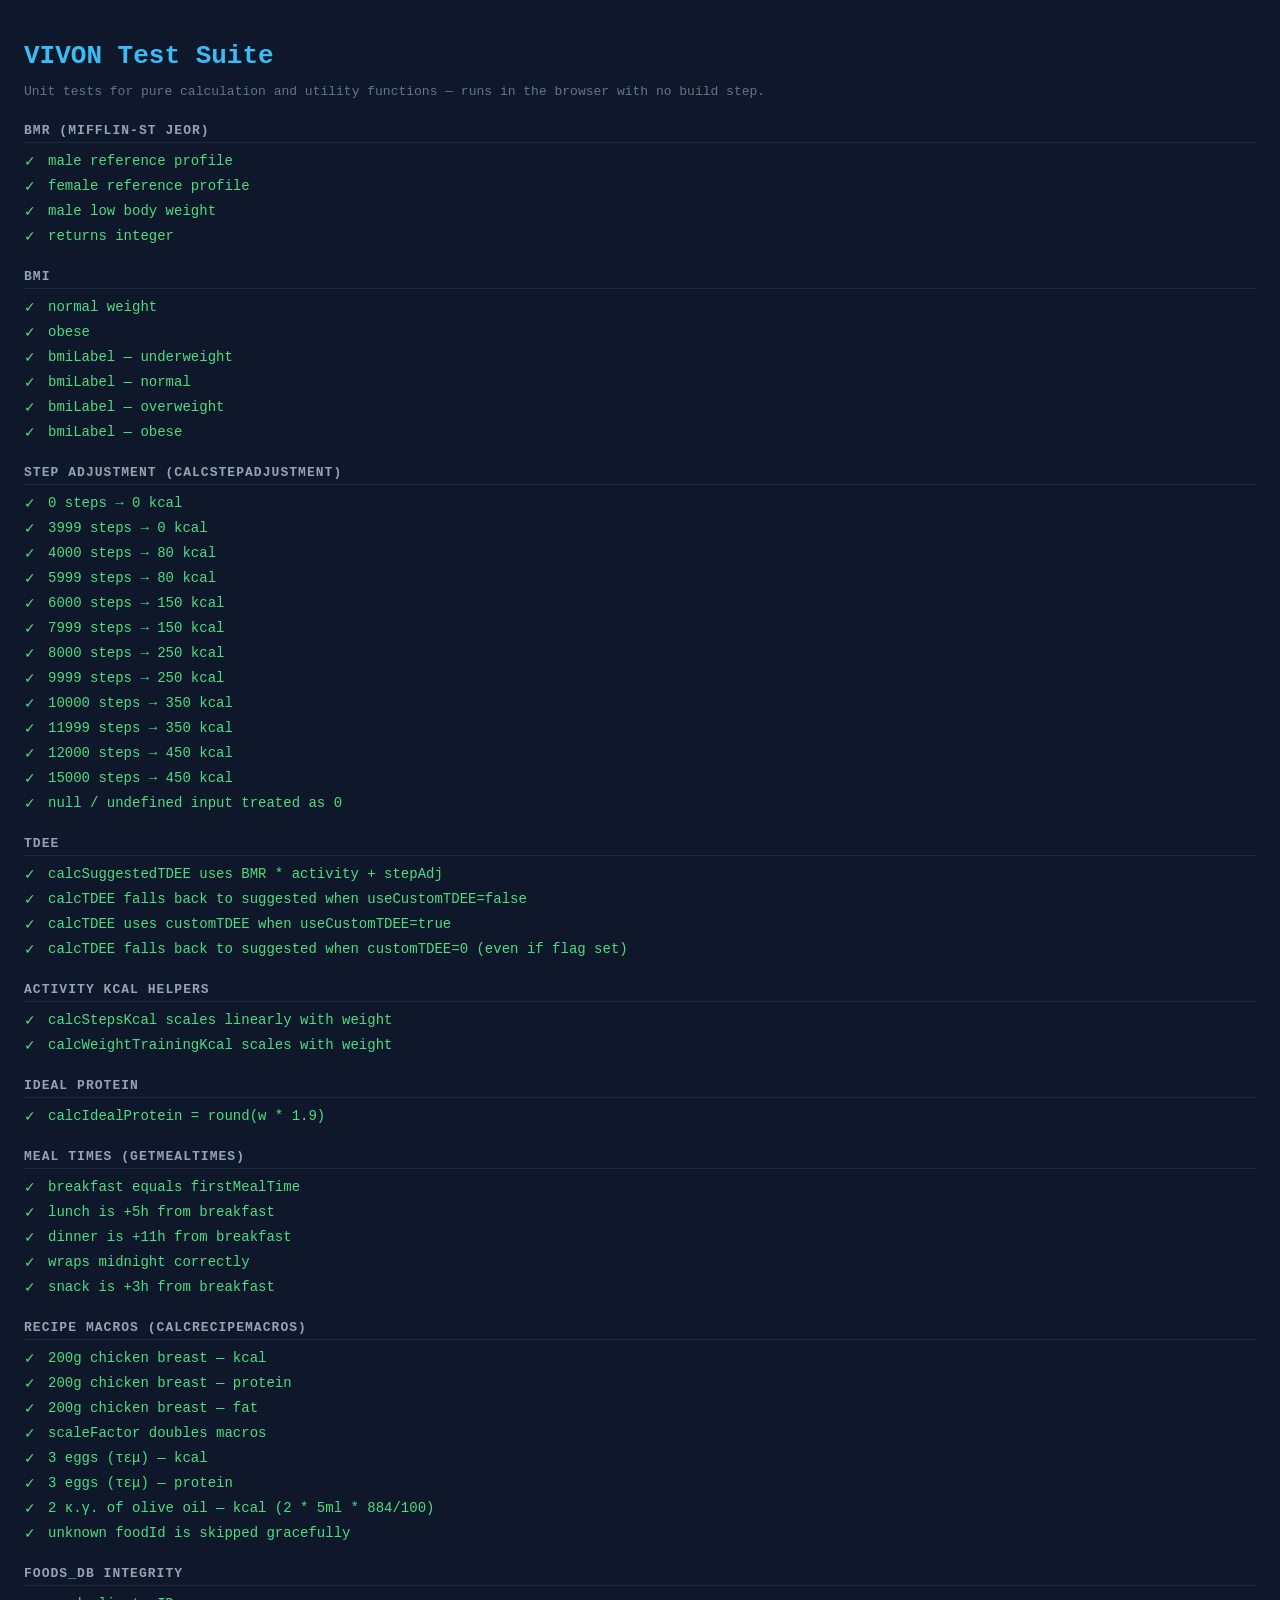
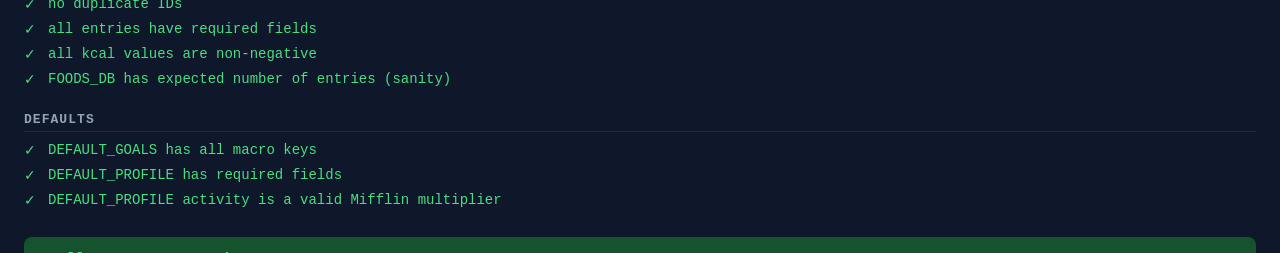
==== tests.html @ 84ee4ef0 "bh" ====
<!DOCTYPE html>
<html lang="en">
<head>
  <meta charset="UTF-8">
  <title>VIVON — Test Suite</title>
  <style>
    body { font-family: monospace; padding: 24px; background: #0f172a; color: #e2e8f0; margin: 0; }
    h1 { color: #38bdf8; margin-bottom: 4px; }
    .subtitle { color: #64748b; margin-bottom: 24px; font-size: 13px; }
    .suite { margin-bottom: 20px; }
    .suite-name { color: #94a3b8; font-size: 13px; font-weight: bold; text-transform: uppercase;
                  letter-spacing: .08em; margin-bottom: 6px; border-bottom: 1px solid #1e293b; padding-bottom: 4px; }
    .test { padding: 4px 0; font-size: 14px; display: flex; align-items: flex-start; gap: 8px; }
    .pass { color: #4ade80; }
    .fail { color: #f87171; }
    .icon { flex-shrink: 0; width: 16px; }
    .msg  { color: #fbbf24; font-size: 12px; margin-left: 24px; }
    #summary { margin-top: 24px; padding: 12px 16px; border-radius: 8px; font-size: 15px; font-weight: bold; }
    .summary-pass { background: #14532d; color: #4ade80; }
    .summary-fail { background: #7f1d1d; color: #fca5a5; }
  </style>
</head>
<body>

<h1>VIVON Test Suite</h1>
<p class="subtitle">Unit tests for pure calculation and utility functions — runs in the browser with no build step.</p>
<div id="output"></div>
<div id="summary"></div>

<!--
  Load stubs BEFORE data.js / script.js so browser globals exist.
  We mock window.supabase so supabase.js doesn't crash, and skip auth.js
  (it only sets up UI event listeners that don't affect the functions under test).
-->
<script>
// ── stubs so supabase.js and script.js initialise without errors ──
window.supabase = {
  createClient: () => ({
    auth: {
      signUp: async () => ({}),
      signInWithPassword: async () => ({}),
      signOut: async () => {},
      resetPasswordForEmail: async () => ({}),
      onAuthStateChange: () => {},
      getSession: async () => ({ data: { session: null } }),
    },
    from: () => ({ select: () => ({ eq: () => ({ maybeSingle: async () => ({}), order: () => ({ maybeSingle: async () => ({}) }) }) }) }),
  }),
};
// Prevent supabase.js from touching _supabase at module level
window._currentUser = null;

// Prevent script.js from calling DOM / saveState on load
window.localStorage = { getItem: () => null, setItem: () => {} };
</script>
<script src="data.js"></script>
<script src="supabase.js"></script>
<script src="script.js"></script>

<script>
// ══════════════════════════════════════════════════════════════════
// Micro test runner
// ══════════════════════════════════════════════════════════════════
const results = [];
let currentSuite = '';

function suite(name) { currentSuite = name; }

function test(name, fn) {
  try {
    fn();
    results.push({ suite: currentSuite, name, pass: true });
  } catch (e) {
    results.push({ suite: currentSuite, name, pass: false, msg: e.message });
  }
}

function assert(condition, msg) {
  if (!condition) throw new Error(msg || 'Assertion failed');
}

function assertEq(actual, expected, label) {
  if (actual !== expected)
    throw new Error(`${label || ''}: expected ${JSON.stringify(expected)}, got ${JSON.stringify(actual)}`);
}

function assertNear(actual, expected, tol, label) {
  if (Math.abs(actual - expected) > tol)
    throw new Error(`${label || ''}: expected ≈${expected} (±${tol}), got ${actual}`);
}

// ══════════════════════════════════════════════════════════════════
// SUITE 1 — BMR (Mifflin-St Jeor)
// ══════════════════════════════════════════════════════════════════
suite('BMR (Mifflin-St Jeor)');

test('male reference profile', () => {
  // 10*95.9 + 6.25*188 - 5*34 + 5 = 959 + 1175 - 170 + 5 = 1969
  const bmr = calcBMR({ gender: 'male', weight: 95.9, height: 188, age: 34 });
  assertEq(bmr, 1969, 'male BMR');
});

test('female reference profile', () => {
  // 10*60 + 6.25*165 - 5*30 - 161 = 600 + 1031.25 - 150 - 161 = 1320
  const bmr = calcBMR({ gender: 'female', weight: 60, height: 165, age: 30 });
  assertEq(bmr, 1320, 'female BMR');
});

test('male low body weight', () => {
  const bmr = calcBMR({ gender: 'male', weight: 55, height: 170, age: 25 });
  // 10*55 + 6.25*170 - 5*25 + 5 = 550 + 1062.5 - 125 + 5 = 1493
  assertEq(bmr, 1493, 'low-weight male');
});

test('returns integer', () => {
  const bmr = calcBMR({ gender: 'male', weight: 75.7, height: 177, age: 28 });
  assertEq(bmr, Math.round(bmr), 'must be integer');
});

// ══════════════════════════════════════════════════════════════════
// SUITE 2 — BMI
// ══════════════════════════════════════════════════════════════════
suite('BMI');

test('normal weight', () => {
  // 70 / (1.75^2) = 70/3.0625 ≈ 22.9
  assertEq(calcBMI(70, 175), '22.9', 'normal BMI');
});

test('obese', () => {
  // 100 / (1.70^2) = 100/2.89 ≈ 34.6
  assertEq(calcBMI(100, 170), '34.6', 'obese BMI');
});

test('bmiLabel — underweight', () => {
  assertEq(bmiLabel(17).label, 'Λιποβαρής');
});

test('bmiLabel — normal', () => {
  assertEq(bmiLabel(22).label, 'Κανονικό');
});

test('bmiLabel — overweight', () => {
  assertEq(bmiLabel(27).label, 'Υπέρβαρος');
});

test('bmiLabel — obese', () => {
  assertEq(bmiLabel(32).label, 'Παχυσαρκία');
});

// ══════════════════════════════════════════════════════════════════
// SUITE 3 — Step calorie adjustment (tiered)
// ══════════════════════════════════════════════════════════════════
suite('Step Adjustment (calcStepAdjustment)');

const stepCases = [
  [0,     0],
  [3999,  0],
  [4000,  80],
  [5999,  80],
  [6000,  150],
  [7999,  150],
  [8000,  250],
  [9999,  250],
  [10000, 350],
  [11999, 350],
  [12000, 450],
  [15000, 450],
];
stepCases.forEach(([steps, expected]) => {
  test(`${steps} steps → ${expected} kcal`, () => {
    assertEq(calcStepAdjustment(steps), expected, `steps=${steps}`);
  });
});

test('null / undefined input treated as 0', () => {
  assertEq(calcStepAdjustment(null), 0);
  assertEq(calcStepAdjustment(undefined), 0);
});

// ══════════════════════════════════════════════════════════════════
// SUITE 4 — TDEE (suggested and custom)
// ══════════════════════════════════════════════════════════════════
suite('TDEE');

const profileA = { gender: 'male', weight: 95.9, height: 188, age: 34, activity: 1.50, dailySteps: 8000 };

test('calcSuggestedTDEE uses BMR * activity + stepAdj', () => {
  const bmr = calcBMR(profileA);          // 1969
  const stepAdj = calcStepAdjustment(8000); // 250
  const expected = Math.round(bmr * 1.50 + stepAdj);
  assertEq(calcSuggestedTDEE(profileA), expected, 'suggestedTDEE');
});

test('calcTDEE falls back to suggested when useCustomTDEE=false', () => {
  const p = { ...profileA, useCustomTDEE: false, customTDEE: 9999 };
  assertEq(calcTDEE(p), calcSuggestedTDEE(p));
});

test('calcTDEE uses customTDEE when useCustomTDEE=true', () => {
  const p = { ...profileA, useCustomTDEE: true, customTDEE: 2200 };
  assertEq(calcTDEE(p), 2200);
});

test('calcTDEE falls back to suggested when customTDEE=0 (even if flag set)', () => {
  const p = { ...profileA, useCustomTDEE: true, customTDEE: 0 };
  assertEq(calcTDEE(p), calcSuggestedTDEE(p));
});

// ══════════════════════════════════════════════════════════════════
// SUITE 5 — Activity kcal helpers
// ══════════════════════════════════════════════════════════════════
suite('Activity kcal helpers');

test('calcStepsKcal scales linearly with weight', () => {
  // 70kg reference: steps * 0.04
  assertEq(calcStepsKcal(8000, 70), Math.round(8000 * 0.04), '70 kg');
  // 95.9 kg: steps * 0.04 * (95.9/70)
  assertEq(calcStepsKcal(8000, 95.9), Math.round(8000 * 0.04 * (95.9 / 70)), '95.9 kg');
});

test('calcWeightTrainingKcal scales with weight', () => {
  assertEq(calcWeightTrainingKcal(70), Math.round(5 * 60), '70 kg baseline');
  assertEq(calcWeightTrainingKcal(140), Math.round(5 * 60 * 2), 'double weight');
});

// ══════════════════════════════════════════════════════════════════
// SUITE 6 — Ideal protein
// ══════════════════════════════════════════════════════════════════
suite('Ideal protein');

test('calcIdealProtein = round(w * 1.9)', () => {
  assertEq(calcIdealProtein(95.9), Math.round(95.9 * 1.9));
  assertEq(calcIdealProtein(60), Math.round(60 * 1.9));
});

// ══════════════════════════════════════════════════════════════════
// SUITE 7 — Meal times
// ══════════════════════════════════════════════════════════════════
suite('Meal times (getMealTimes)');

test('breakfast equals firstMealTime', () => {
  state.profile.firstMealTime = '08:00';
  assertEq(getMealTimes().breakfast, '08:00');
});

test('lunch is +5h from breakfast', () => {
  state.profile.firstMealTime = '08:00';
  assertEq(getMealTimes().lunch, '13:00');
});

test('dinner is +11h from breakfast', () => {
  state.profile.firstMealTime = '08:00';
  assertEq(getMealTimes().dinner, '19:00');
});

test('wraps midnight correctly', () => {
  state.profile.firstMealTime = '22:00';
  // dinner = 22:00 + 11h = 09:00 next day (mod 24)
  assertEq(getMealTimes().dinner, '09:00');
});

test('snack is +3h from breakfast', () => {
  state.profile.firstMealTime = '07:30';
  assertEq(getMealTimes().snack, '10:30');
});

// ══════════════════════════════════════════════════════════════════
// SUITE 8 — Recipe macro calculation
// ══════════════════════════════════════════════════════════════════
suite('Recipe macros (calcRecipeMacros)');

// Minimal single-ingredient recipe: 200g chicken breast (f1: kcal=165, p=31 per 100g)
const chickenRecipe = {
  ingredients: [{ foodId: 'f1', qty: 200 }]
};

test('200g chicken breast — kcal', () => {
  assertEq(calcRecipeMacros(chickenRecipe).kcal, 330);
});

test('200g chicken breast — protein', () => {
  assertEq(calcRecipeMacros(chickenRecipe).p, 62);
});

test('200g chicken breast — fat', () => {
  // 3.6 * 2 = 7.2 → Math.round = 7
  assertEq(calcRecipeMacros(chickenRecipe).f, 7);
});

test('scaleFactor doubles macros', () => {
  const base = calcRecipeMacros(chickenRecipe);
  const scaled = calcRecipeMacros(chickenRecipe, 2);
  assertEq(scaled.kcal, base.kcal * 2, 'kcal * 2');
  assertEq(scaled.p,    base.p    * 2, 'p * 2');
});

// Unit = 'τεμ' (egg, f7: kcal=78, p=6 per unit)
const eggRecipe = { ingredients: [{ foodId: 'f7', qty: 3 }] };

test('3 eggs (τεμ) — kcal', () => {
  assertEq(calcRecipeMacros(eggRecipe).kcal, 234);
});

test('3 eggs (τεμ) — protein', () => {
  assertEq(calcRecipeMacros(eggRecipe).p, 18);
});

// Unit = 'κ.γ.' (κουταλάκι γλυκού = 5ml, l1: kcal=884/100ml, sprayFactor=5ml)
const sprayRecipe = { ingredients: [{ foodId: 'l1', qty: 2 }] }; // 2 κ.γ. = 10ml

test('2 κ.γ. of olive oil — kcal (2 * 5ml * 884/100)', () => {
  const expected = Math.round(2 * 5 * 884 / 100);
  assertEq(calcRecipeMacros(sprayRecipe).kcal, expected);
});

test('unknown foodId is skipped gracefully', () => {
  const r = { ingredients: [{ foodId: 'DOES_NOT_EXIST', qty: 100 }] };
  const m = calcRecipeMacros(r);
  assertEq(m.kcal, 0);
  assertEq(m.p,    0);
});

// ══════════════════════════════════════════════════════════════════
// SUITE 9 — FOODS_DB integrity
// ══════════════════════════════════════════════════════════════════
suite('FOODS_DB integrity');

test('no duplicate IDs', () => {
  const ids = FOODS_DB.map(f => f.id);
  const unique = new Set(ids);
  assertEq(unique.size, ids.length, `${ids.length - unique.size} duplicate IDs`);
});

test('all entries have required fields', () => {
  FOODS_DB.forEach(f => {
    assert(f.id,   `missing id on food: ${JSON.stringify(f)}`);
    assert(f.name, `missing name on ${f.id}`);
    assert(f.unit, `missing unit on ${f.id}`);
    assert(f.per100, `missing per100 on ${f.id}`);
    assert(f.per100.kcal !== undefined, `missing kcal on ${f.id}`);
  });
});

test('all kcal values are non-negative', () => {
  FOODS_DB.forEach(f => {
    assert(f.per100.kcal >= 0, `negative kcal on ${f.id}`);
  });
});

test('FOODS_DB has expected number of entries (sanity)', () => {
  assert(FOODS_DB.length >= 30, `only ${FOODS_DB.length} foods — expected at least 30`);
});

// ══════════════════════════════════════════════════════════════════
// SUITE 10 — DEFAULT_GOALS / DEFAULT_PROFILE shape
// ══════════════════════════════════════════════════════════════════
suite('Defaults');

test('DEFAULT_GOALS has all macro keys', () => {
  ['kcal', 'protein', 'carbs', 'fat'].forEach(k => {
    assert(DEFAULT_GOALS[k] !== undefined, `missing ${k}`);
  });
});

test('DEFAULT_PROFILE has required fields', () => {
  ['name', 'weight', 'height', 'age', 'gender', 'activity'].forEach(k => {
    assert(DEFAULT_PROFILE[k] !== undefined, `missing ${k}`);
  });
});

test('DEFAULT_PROFILE activity is a valid Mifflin multiplier', () => {
  const valid = [1.20, 1.35, 1.50, 1.65, 1.80];
  assert(valid.includes(DEFAULT_PROFILE.activity),
    `activity ${DEFAULT_PROFILE.activity} not in valid set`);
});

// ══════════════════════════════════════════════════════════════════
// Render results
// ══════════════════════════════════════════════════════════════════
(function render() {
  const out = document.getElementById('output');
  const suites = [...new Set(results.map(r => r.suite))];

  suites.forEach(suiteName => {
    const tests = results.filter(r => r.suite === suiteName);
    const div = document.createElement('div');
    div.className = 'suite';
    div.innerHTML = `<div class="suite-name">${suiteName}</div>`;
    tests.forEach(t => {
      const pass = t.pass;
      div.innerHTML += `
        <div class="test">
          <span class="icon ${pass ? 'pass' : 'fail'}">${pass ? '✓' : '✗'}</span>
          <span class="${pass ? 'pass' : 'fail'}">${t.name}</span>
        </div>
        ${!pass ? `<div class="msg">${t.msg}</div>` : ''}
      `;
    });
    out.appendChild(div);
  });

  const passed = results.filter(r => r.pass).length;
  const total  = results.length;
  const failed = total - passed;
  const summary = document.getElementById('summary');
  summary.className = `summary-${failed === 0 ? 'pass' : 'fail'}`;
  summary.textContent = failed === 0
    ? `✓ All ${total} tests passed`
    : `✗ ${failed} of ${total} tests failed`;
})();
</script>
</body>
</html>
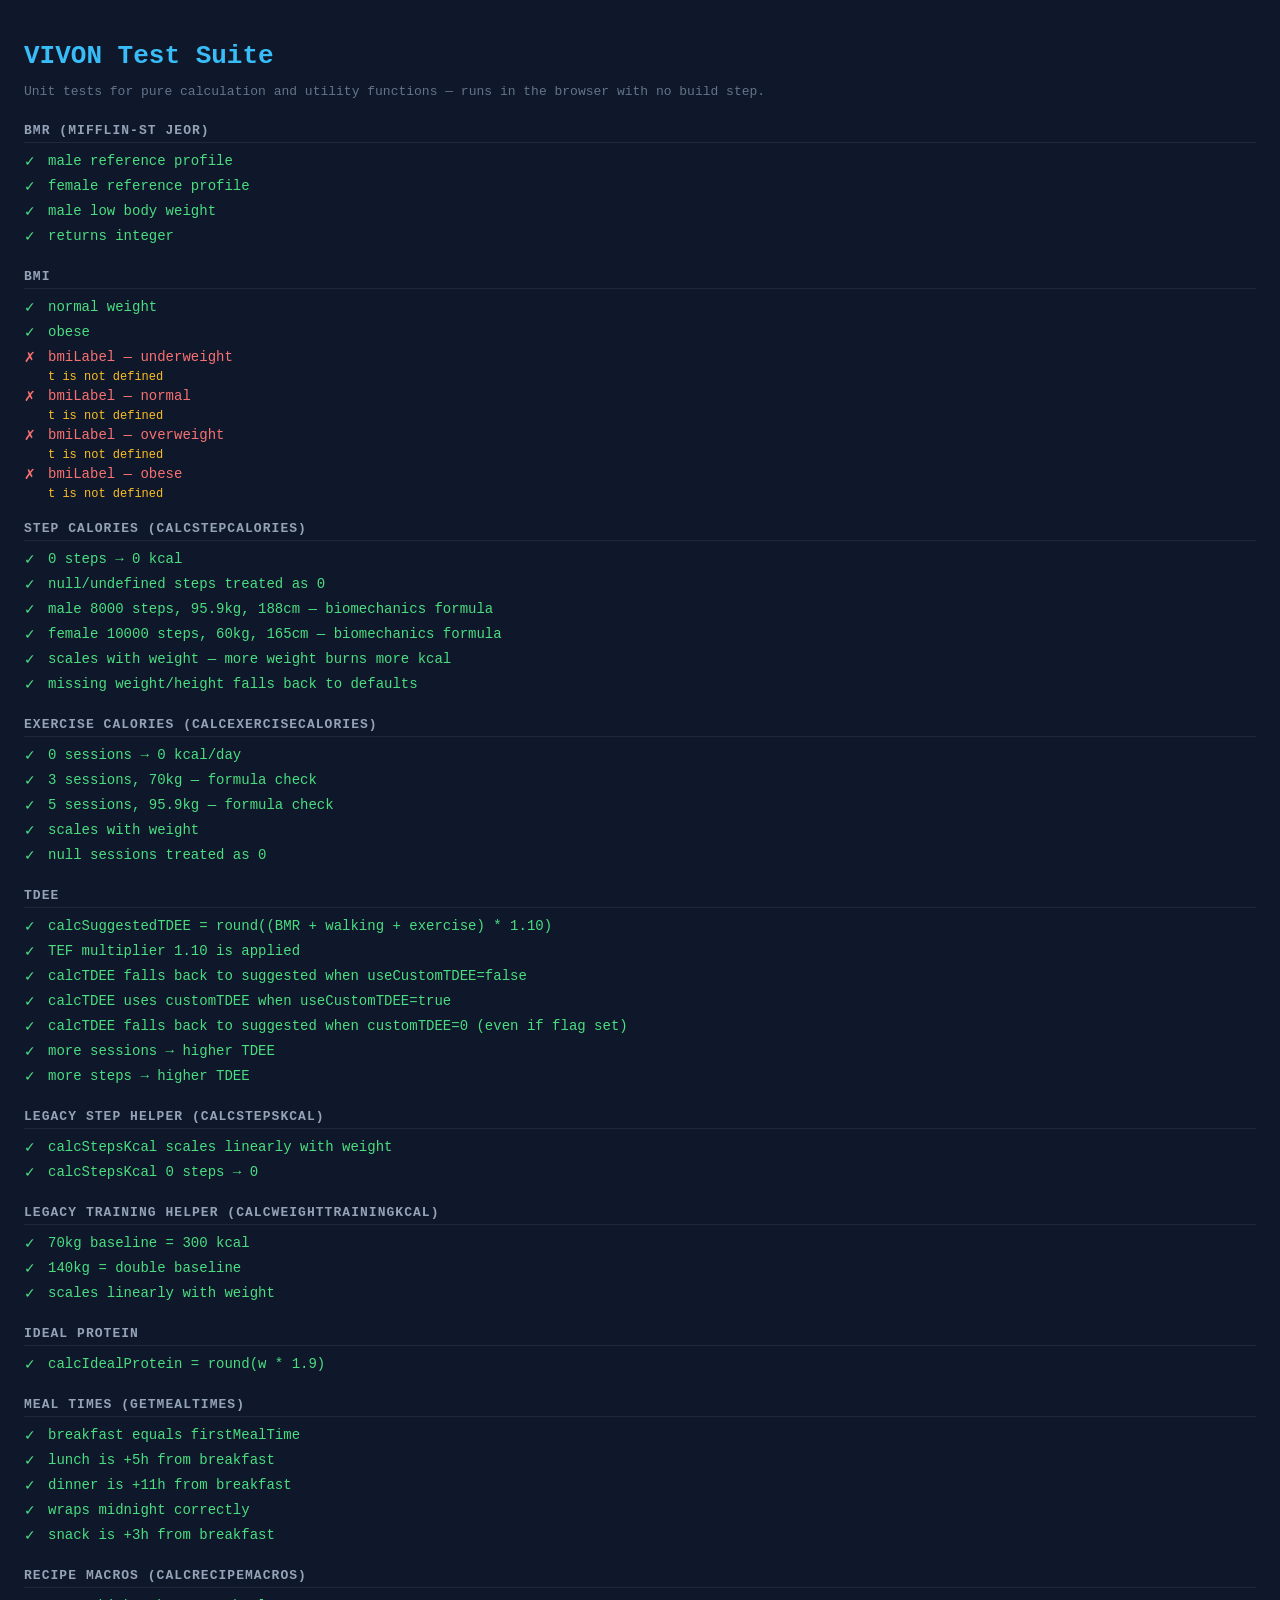
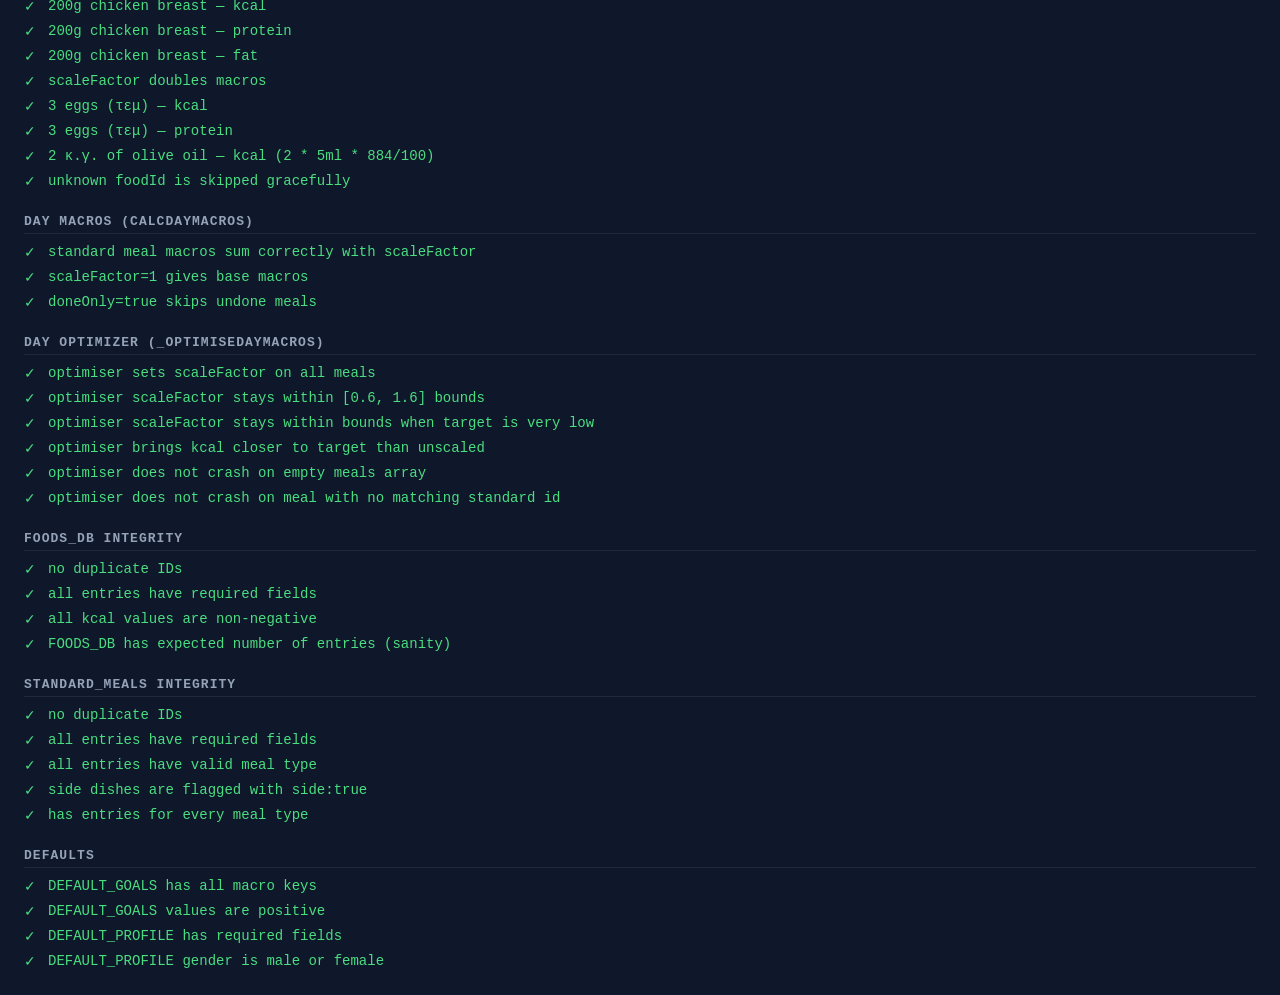
==== commit 7a19d5a2: "b vg" ====
--- a/tests.html
+++ b/tests.html
@@ -1,6 +1,7 @@
 <!DOCTYPE html>
 <html lang="en">
 <head>
+  <link rel="icon" type="image/x-icon" href="/favicon.ico">
   <meta charset="UTF-8">
   <title>VIVON — Test Suite</title>
   <style>
@@ -47,10 +48,7 @@
     from: () => ({ select: () => ({ eq: () => ({ maybeSingle: async () => ({}), order: () => ({ maybeSingle: async () => ({}) }) }) }) }),
   }),
 };
-// Prevent supabase.js from touching _supabase at module level
 window._currentUser = null;
-
-// Prevent script.js from calling DOM / saveState on load
 window.localStorage = { getItem: () => null, setItem: () => {} };
 </script>
 <script src="data.js"></script>
@@ -149,47 +147,105 @@
 });
 
 // ══════════════════════════════════════════════════════════════════
-// SUITE 3 — Step calorie adjustment (tiered)
-// ══════════════════════════════════════════════════════════════════
-suite('Step Adjustment (calcStepAdjustment)');
-
-const stepCases = [
-  [0,     0],
-  [3999,  0],
-  [4000,  80],
-  [5999,  80],
-  [6000,  150],
-  [7999,  150],
-  [8000,  250],
-  [9999,  250],
-  [10000, 350],
-  [11999, 350],
-  [12000, 450],
-  [15000, 450],
-];
-stepCases.forEach(([steps, expected]) => {
-  test(`${steps} steps → ${expected} kcal`, () => {
-    assertEq(calcStepAdjustment(steps), expected, `steps=${steps}`);
-  });
-});
-
-test('null / undefined input treated as 0', () => {
-  assertEq(calcStepAdjustment(null), 0);
-  assertEq(calcStepAdjustment(undefined), 0);
-});
-
-// ══════════════════════════════════════════════════════════════════
-// SUITE 4 — TDEE (suggested and custom)
+// SUITE 3 — Step calorie calculation (biomechanics formula)
+// calcStepCalories(steps, weightKg, heightCm, gender)
+// stepLength (m) = height_m * 0.415 (male) or * 0.413 (female)
+// distanceKm = steps * stepLength / 1000
+// kcal = round(weight * distanceKm * 0.53)
+// ══════════════════════════════════════════════════════════════════
+suite('Step Calories (calcStepCalories)');
+
+test('0 steps → 0 kcal', () => {
+  assertEq(calcStepCalories(0, 95.9, 188, 'male'), 0);
+});
+
+test('null/undefined steps treated as 0', () => {
+  assertEq(calcStepCalories(null, 70, 170, 'male'), 0);
+  assertEq(calcStepCalories(undefined, 70, 170, 'male'), 0);
+});
+
+test('male 8000 steps, 95.9kg, 188cm — biomechanics formula', () => {
+  // stepLength = 1.88 * 0.415 = 0.7802m
+  // distance = 8000 * 0.7802 / 1000 = 6.2416 km
+  // kcal = round(95.9 * 6.2416 * 0.53) = round(317.56) = 318
+  const expected = Math.round(95.9 * (8000 * (1.88 * 0.415) / 1000) * 0.53);
+  assertEq(calcStepCalories(8000, 95.9, 188, 'male'), expected);
+});
+
+test('female 10000 steps, 60kg, 165cm — biomechanics formula', () => {
+  // stepLength = 1.65 * 0.413 = 0.68145m
+  // distance = 10000 * 0.68145 / 1000 = 6.8145 km
+  // kcal = round(60 * 6.8145 * 0.53) = round(216.82) = 217
+  const expected = Math.round(60 * (10000 * (1.65 * 0.413) / 1000) * 0.53);
+  assertEq(calcStepCalories(10000, 60, 165, 'female'), expected);
+});
+
+test('scales with weight — more weight burns more kcal', () => {
+  const light = calcStepCalories(8000, 60, 175, 'male');
+  const heavy  = calcStepCalories(8000, 100, 175, 'male');
+  assert(heavy > light, `heavy (${heavy}) should > light (${light})`);
+});
+
+test('missing weight/height falls back to defaults', () => {
+  // Should not throw — uses 70kg / 170cm defaults
+  const result = calcStepCalories(5000, null, null, 'male');
+  assert(result >= 0, 'should return non-negative');
+});
+
+// ══════════════════════════════════════════════════════════════════
+// SUITE 4 — Exercise calorie calculation
+// calcExerciseCalories(sessionsPerWeek, weightKg)
+// MET=5.5, 1h/session → (MET * weight * hours * sessions) / 7
+// ══════════════════════════════════════════════════════════════════
+suite('Exercise Calories (calcExerciseCalories)');
+
+test('0 sessions → 0 kcal/day', () => {
+  assertEq(calcExerciseCalories(0, 80), 0);
+});
+
+test('3 sessions, 70kg — formula check', () => {
+  // (5.5 * 70 * 1.0 * 3) / 7 = 1155 / 7 = 165
+  assertEq(calcExerciseCalories(3, 70), Math.round(5.5 * 70 * 1.0 * 3 / 7));
+});
+
+test('5 sessions, 95.9kg — formula check', () => {
+  const expected = Math.round(5.5 * 95.9 * 1.0 * 5 / 7);
+  assertEq(calcExerciseCalories(5, 95.9), expected);
+});
+
+test('scales with weight', () => {
+  const light = calcExerciseCalories(3, 60);
+  const heavy  = calcExerciseCalories(3, 120);
+  assert(heavy > light, `heavy (${heavy}) should > light (${light})`);
+});
+
+test('null sessions treated as 0', () => {
+  assertEq(calcExerciseCalories(null, 80), 0);
+});
+
+// ══════════════════════════════════════════════════════════════════
+// SUITE 5 — TDEE (calcSuggestedTDEE and calcTDEE)
+// calcSuggestedTDEE(p) = round((BMR + walking + exercise) * 1.10)
+// activity field = sessions/week (0, 2, 3, 5, 7)
 // ══════════════════════════════════════════════════════════════════
 suite('TDEE');
 
-const profileA = { gender: 'male', weight: 95.9, height: 188, age: 34, activity: 1.50, dailySteps: 8000 };
-
-test('calcSuggestedTDEE uses BMR * activity + stepAdj', () => {
-  const bmr = calcBMR(profileA);          // 1969
-  const stepAdj = calcStepAdjustment(8000); // 250
-  const expected = Math.round(bmr * 1.50 + stepAdj);
+// Reference profile: sessions/week-based activity
+const profileA = { gender: 'male', weight: 95.9, height: 188, age: 34, activity: 3, dailySteps: 8000 };
+
+test('calcSuggestedTDEE = round((BMR + walking + exercise) * 1.10)', () => {
+  const bmr      = calcBMR(profileA);
+  const walking  = calcStepCalories(8000, 95.9, 188, 'male');
+  const exercise = calcExerciseCalories(3, 95.9);
+  const expected = Math.round((bmr + walking + exercise) * 1.10);
   assertEq(calcSuggestedTDEE(profileA), expected, 'suggestedTDEE');
+});
+
+test('TEF multiplier 1.10 is applied', () => {
+  const p = { gender: 'male', weight: 80, height: 180, age: 30, activity: 0, dailySteps: 0 };
+  const bmr = calcBMR(p);
+  const expected = Math.round(bmr * 1.10);
+  assertEq(calcSuggestedTDEE(p), expected, 'zero activity → BMR * 1.10');
 });
 
 test('calcTDEE falls back to suggested when useCustomTDEE=false', () => {
@@ -207,35 +263,66 @@
   assertEq(calcTDEE(p), calcSuggestedTDEE(p));
 });
 
-// ══════════════════════════════════════════════════════════════════
-// SUITE 5 — Activity kcal helpers
-// ══════════════════════════════════════════════════════════════════
-suite('Activity kcal helpers');
+test('more sessions → higher TDEE', () => {
+  const p0 = { ...profileA, activity: 0 };
+  const p5 = { ...profileA, activity: 5 };
+  assert(calcSuggestedTDEE(p5) > calcSuggestedTDEE(p0), 'more sessions = more TDEE');
+});
+
+test('more steps → higher TDEE', () => {
+  const pLow  = { ...profileA, dailySteps: 2000 };
+  const pHigh = { ...profileA, dailySteps: 15000 };
+  assert(calcSuggestedTDEE(pHigh) > calcSuggestedTDEE(pLow), 'more steps = more TDEE');
+});
+
+// ══════════════════════════════════════════════════════════════════
+// SUITE 6 — Legacy step kcal helper (calcStepsKcal)
+// Simple linear formula: steps * 0.04 * (weight/70)
+// ══════════════════════════════════════════════════════════════════
+suite('Legacy step helper (calcStepsKcal)');
 
 test('calcStepsKcal scales linearly with weight', () => {
-  // 70kg reference: steps * 0.04
-  assertEq(calcStepsKcal(8000, 70), Math.round(8000 * 0.04), '70 kg');
-  // 95.9 kg: steps * 0.04 * (95.9/70)
+  assertEq(calcStepsKcal(8000, 70),   Math.round(8000 * 0.04), '70 kg baseline');
   assertEq(calcStepsKcal(8000, 95.9), Math.round(8000 * 0.04 * (95.9 / 70)), '95.9 kg');
 });
 
-test('calcWeightTrainingKcal scales with weight', () => {
-  assertEq(calcWeightTrainingKcal(70), Math.round(5 * 60), '70 kg baseline');
-  assertEq(calcWeightTrainingKcal(140), Math.round(5 * 60 * 2), 'double weight');
-});
-
-// ══════════════════════════════════════════════════════════════════
-// SUITE 6 — Ideal protein
+test('calcStepsKcal 0 steps → 0', () => {
+  assertEq(calcStepsKcal(0, 80), 0);
+});
+
+// ══════════════════════════════════════════════════════════════════
+// SUITE 7 — Legacy weight-training kcal helper (calcWeightTrainingKcal)
+// Formula: round(5 * 60 * (weight / 70))
+// ══════════════════════════════════════════════════════════════════
+suite('Legacy training helper (calcWeightTrainingKcal)');
+
+test('70kg baseline = 300 kcal', () => {
+  assertEq(calcWeightTrainingKcal(70), Math.round(5 * 60 * (70 / 70)));
+});
+
+test('140kg = double baseline', () => {
+  assertEq(calcWeightTrainingKcal(140), Math.round(5 * 60 * (140 / 70)));
+});
+
+test('scales linearly with weight', () => {
+  const a = calcWeightTrainingKcal(80);
+  const b = calcWeightTrainingKcal(160);
+  assertEq(b, a * 2, 'double weight = double kcal');
+});
+
+// ══════════════════════════════════════════════════════════════════
+// SUITE 8 — Ideal protein
 // ══════════════════════════════════════════════════════════════════
 suite('Ideal protein');
 
 test('calcIdealProtein = round(w * 1.9)', () => {
   assertEq(calcIdealProtein(95.9), Math.round(95.9 * 1.9));
-  assertEq(calcIdealProtein(60), Math.round(60 * 1.9));
-});
-
-// ══════════════════════════════════════════════════════════════════
-// SUITE 7 — Meal times
+  assertEq(calcIdealProtein(60),   Math.round(60   * 1.9));
+  assertEq(calcIdealProtein(70),   Math.round(70   * 1.9));
+});
+
+// ══════════════════════════════════════════════════════════════════
+// SUITE 9 — Meal times
 // ══════════════════════════════════════════════════════════════════
 suite('Meal times (getMealTimes)');
 
@@ -266,7 +353,7 @@
 });
 
 // ══════════════════════════════════════════════════════════════════
-// SUITE 8 — Recipe macro calculation
+// SUITE 10 — Recipe macro calculation
 // ══════════════════════════════════════════════════════════════════
 suite('Recipe macros (calcRecipeMacros)');
 
@@ -289,7 +376,7 @@
 });
 
 test('scaleFactor doubles macros', () => {
-  const base = calcRecipeMacros(chickenRecipe);
+  const base   = calcRecipeMacros(chickenRecipe);
   const scaled = calcRecipeMacros(chickenRecipe, 2);
   assertEq(scaled.kcal, base.kcal * 2, 'kcal * 2');
   assertEq(scaled.p,    base.p    * 2, 'p * 2');
@@ -306,7 +393,7 @@
   assertEq(calcRecipeMacros(eggRecipe).p, 18);
 });
 
-// Unit = 'κ.γ.' (κουταλάκι γλυκού = 5ml, l1: kcal=884/100ml, sprayFactor=5ml)
+// Unit = 'κ.γ.' (κουταλάκι γλυκού = 5ml, l1: kcal=884/100ml)
 const sprayRecipe = { ingredients: [{ foodId: 'l1', qty: 2 }] }; // 2 κ.γ. = 10ml
 
 test('2 κ.γ. of olive oil — kcal (2 * 5ml * 884/100)', () => {
@@ -322,7 +409,119 @@
 });
 
 // ══════════════════════════════════════════════════════════════════
-// SUITE 9 — FOODS_DB integrity
+// SUITE 11 — Day macro calculation
+// ══════════════════════════════════════════════════════════════════
+suite('Day macros (calcDayMacros)');
+
+test('standard meal macros sum correctly with scaleFactor', () => {
+  // sm2: kcal_est=136, p=16, c=8, f=8
+  const sm = STANDARD_MEALS.find(s => s.id === 'sm2');
+  assert(sm, 'sm2 must exist in STANDARD_MEALS');
+  const fakeDayIdx = 0;
+  const origDay = state.week[fakeDayIdx];
+  state.week[fakeDayIdx] = {
+    meals: [{ standardId: 'sm2', scaleFactor: 1.5, done: false }]
+  };
+  const m = calcDayMacros(fakeDayIdx);
+  assertEq(m.kcal, Math.round(sm.kcal_est * 1.5), 'kcal scaled');
+  assertEq(m.p,    Math.round(sm.p * 1.5),         'protein scaled');
+  state.week[fakeDayIdx] = origDay;
+});
+
+test('scaleFactor=1 gives base macros', () => {
+  const sm = STANDARD_MEALS.find(s => s.id === 'sm2');
+  const origDay = state.week[0];
+  state.week[0] = { meals: [{ standardId: 'sm2', scaleFactor: 1, done: false }] };
+  const m = calcDayMacros(0);
+  assertEq(m.kcal, sm.kcal_est, 'kcal unscaled');
+  assertEq(m.p,    sm.p,         'protein unscaled');
+  state.week[0] = origDay;
+});
+
+test('doneOnly=true skips undone meals', () => {
+  const origDay = state.week[0];
+  state.week[0] = {
+    meals: [
+      { standardId: 'sm2', scaleFactor: 1, done: true  },
+      { standardId: 'sm2', scaleFactor: 1, done: false },
+    ]
+  };
+  const sm = STANDARD_MEALS.find(s => s.id === 'sm2');
+  const m = calcDayMacros(0, true);
+  assertEq(m.kcal, sm.kcal_est, 'only one done meal counted');
+  state.week[0] = origDay;
+});
+
+// ══════════════════════════════════════════════════════════════════
+// SUITE 12 — Optimizer (_optimiseDayMacros)
+// ══════════════════════════════════════════════════════════════════
+suite('Day optimizer (_optimiseDayMacros)');
+
+// Build a fake day with two standard meals that have known macros
+// sm2: kcal_est=136, p=16, c=8, f=8
+// sm1: kcal_est=250, p=8,  c=32, f=10
+// Combined raw: kcal=386, p=24
+function makeFakeDay(ids) {
+  return {
+    meals: ids.map(id => ({ standardId: id, scaleFactor: 1, done: false }))
+  };
+}
+
+test('optimiser sets scaleFactor on all meals', () => {
+  const day = makeFakeDay(['sm1', 'sm2']);
+  _optimiseDayMacros(day, { kcal: 500, protein: 30, carbs: 100, fat: 30 });
+  day.meals.forEach(m => {
+    assert(m.scaleFactor !== undefined, 'scaleFactor must be set');
+    assert(typeof m.scaleFactor === 'number', 'scaleFactor must be a number');
+  });
+});
+
+test('optimiser scaleFactor stays within [0.6, 1.6] bounds', () => {
+  const day = makeFakeDay(['sm1', 'sm2']);
+  // Extreme target: much higher than raw total
+  _optimiseDayMacros(day, { kcal: 9999, protein: 500, carbs: 999, fat: 999 });
+  day.meals.forEach(m => {
+    assert(m.scaleFactor <= 1.6, `scaleFactor ${m.scaleFactor} exceeds max 1.6`);
+    assert(m.scaleFactor >= 0.6, `scaleFactor ${m.scaleFactor} below min 0.6`);
+  });
+});
+
+test('optimiser scaleFactor stays within bounds when target is very low', () => {
+  const day = makeFakeDay(['sm1', 'sm2']);
+  _optimiseDayMacros(day, { kcal: 1, protein: 1, carbs: 1, fat: 1 });
+  day.meals.forEach(m => {
+    assert(m.scaleFactor >= 0.6, `scaleFactor ${m.scaleFactor} below min 0.6`);
+  });
+});
+
+test('optimiser brings kcal closer to target than unscaled', () => {
+  const day = makeFakeDay(['sm1', 'sm2']); // raw = 386 kcal
+  const target = { kcal: 600, protein: 40, carbs: 100, fat: 30 };
+  _optimiseDayMacros(day, target);
+  const scaled = day.meals.reduce((s, m) => {
+    const sm = STANDARD_MEALS.find(x => x.id === m.standardId);
+    return s + (sm ? sm.kcal_est * m.scaleFactor : 0);
+  }, 0);
+  // Should be closer to 600 than 386 was
+  assert(Math.abs(scaled - 600) < Math.abs(386 - 600),
+    `optimised kcal ${scaled.toFixed(0)} should be closer to 600 than raw 386`);
+});
+
+test('optimiser does not crash on empty meals array', () => {
+  const day = { meals: [] };
+  _optimiseDayMacros(day, { kcal: 1800, protein: 150, carbs: 200, fat: 60 });
+  assertEq(day.meals.length, 0, 'empty meals stays empty');
+});
+
+test('optimiser does not crash on meal with no matching standard id', () => {
+  const day = { meals: [{ standardId: 'DOES_NOT_EXIST', scaleFactor: 1, done: false }] };
+  _optimiseDayMacros(day, { kcal: 1800, protein: 150, carbs: 200, fat: 60 });
+  // Should not throw — no-op
+  assert(true, 'no crash');
+});
+
+// ══════════════════════════════════════════════════════════════════
+// SUITE 13 — FOODS_DB integrity
 // ══════════════════════════════════════════════════════════════════
 suite('FOODS_DB integrity');
 
@@ -353,7 +552,49 @@
 });
 
 // ══════════════════════════════════════════════════════════════════
-// SUITE 10 — DEFAULT_GOALS / DEFAULT_PROFILE shape
+// SUITE 14 — STANDARD_MEALS integrity
+// ══════════════════════════════════════════════════════════════════
+suite('STANDARD_MEALS integrity');
+
+test('no duplicate IDs', () => {
+  const ids = STANDARD_MEALS.map(m => m.id);
+  const unique = new Set(ids);
+  assertEq(unique.size, ids.length, `${ids.length - unique.size} duplicate IDs`);
+});
+
+test('all entries have required fields', () => {
+  STANDARD_MEALS.forEach(m => {
+    assert(m.id,         `missing id: ${JSON.stringify(m)}`);
+    assert(m.meal,       `missing meal type on ${m.id}`);
+    assert(m.name,       `missing name on ${m.id}`);
+    assert(m.kcal_est > 0, `kcal_est must be > 0 on ${m.id}`);
+  });
+});
+
+test('all entries have valid meal type', () => {
+  const valid = new Set(['breakfast','snack','lunch','afternoon','dinner']);
+  STANDARD_MEALS.forEach(m => {
+    assert(valid.has(m.meal), `invalid meal type "${m.meal}" on ${m.id}`);
+  });
+});
+
+test('side dishes are flagged with side:true', () => {
+  // Side dish entries use ids ex_s1–ex_s99 (not ex_sn* which are snacks)
+  STANDARD_MEALS.filter(m => /^ex_s\d/.test(m.id)).forEach(m => {
+    assert(m.side === true, `${m.id} should have side:true`);
+  });
+});
+
+test('has entries for every meal type', () => {
+  const types = ['breakfast','snack','lunch','afternoon','dinner'];
+  types.forEach(t => {
+    const found = STANDARD_MEALS.some(m => m.meal === t && !m.side);
+    assert(found, `no non-side entries for meal type "${t}"`);
+  });
+});
+
+// ══════════════════════════════════════════════════════════════════
+// SUITE 15 — DEFAULT_GOALS / DEFAULT_PROFILE shape
 // ══════════════════════════════════════════════════════════════════
 suite('Defaults');
 
@@ -363,16 +604,20 @@
   });
 });
 
+test('DEFAULT_GOALS values are positive', () => {
+  assert(DEFAULT_GOALS.kcal > 0,    'kcal must be positive');
+  assert(DEFAULT_GOALS.protein > 0, 'protein must be positive');
+});
+
 test('DEFAULT_PROFILE has required fields', () => {
   ['name', 'weight', 'height', 'age', 'gender', 'activity'].forEach(k => {
     assert(DEFAULT_PROFILE[k] !== undefined, `missing ${k}`);
   });
 });
 
-test('DEFAULT_PROFILE activity is a valid Mifflin multiplier', () => {
-  const valid = [1.20, 1.35, 1.50, 1.65, 1.80];
-  assert(valid.includes(DEFAULT_PROFILE.activity),
-    `activity ${DEFAULT_PROFILE.activity} not in valid set`);
+test('DEFAULT_PROFILE gender is male or female', () => {
+  assert(['male','female'].includes(DEFAULT_PROFILE.gender),
+    `unexpected gender: ${DEFAULT_PROFILE.gender}`);
 });
 
 // ══════════════════════════════════════════════════════════════════
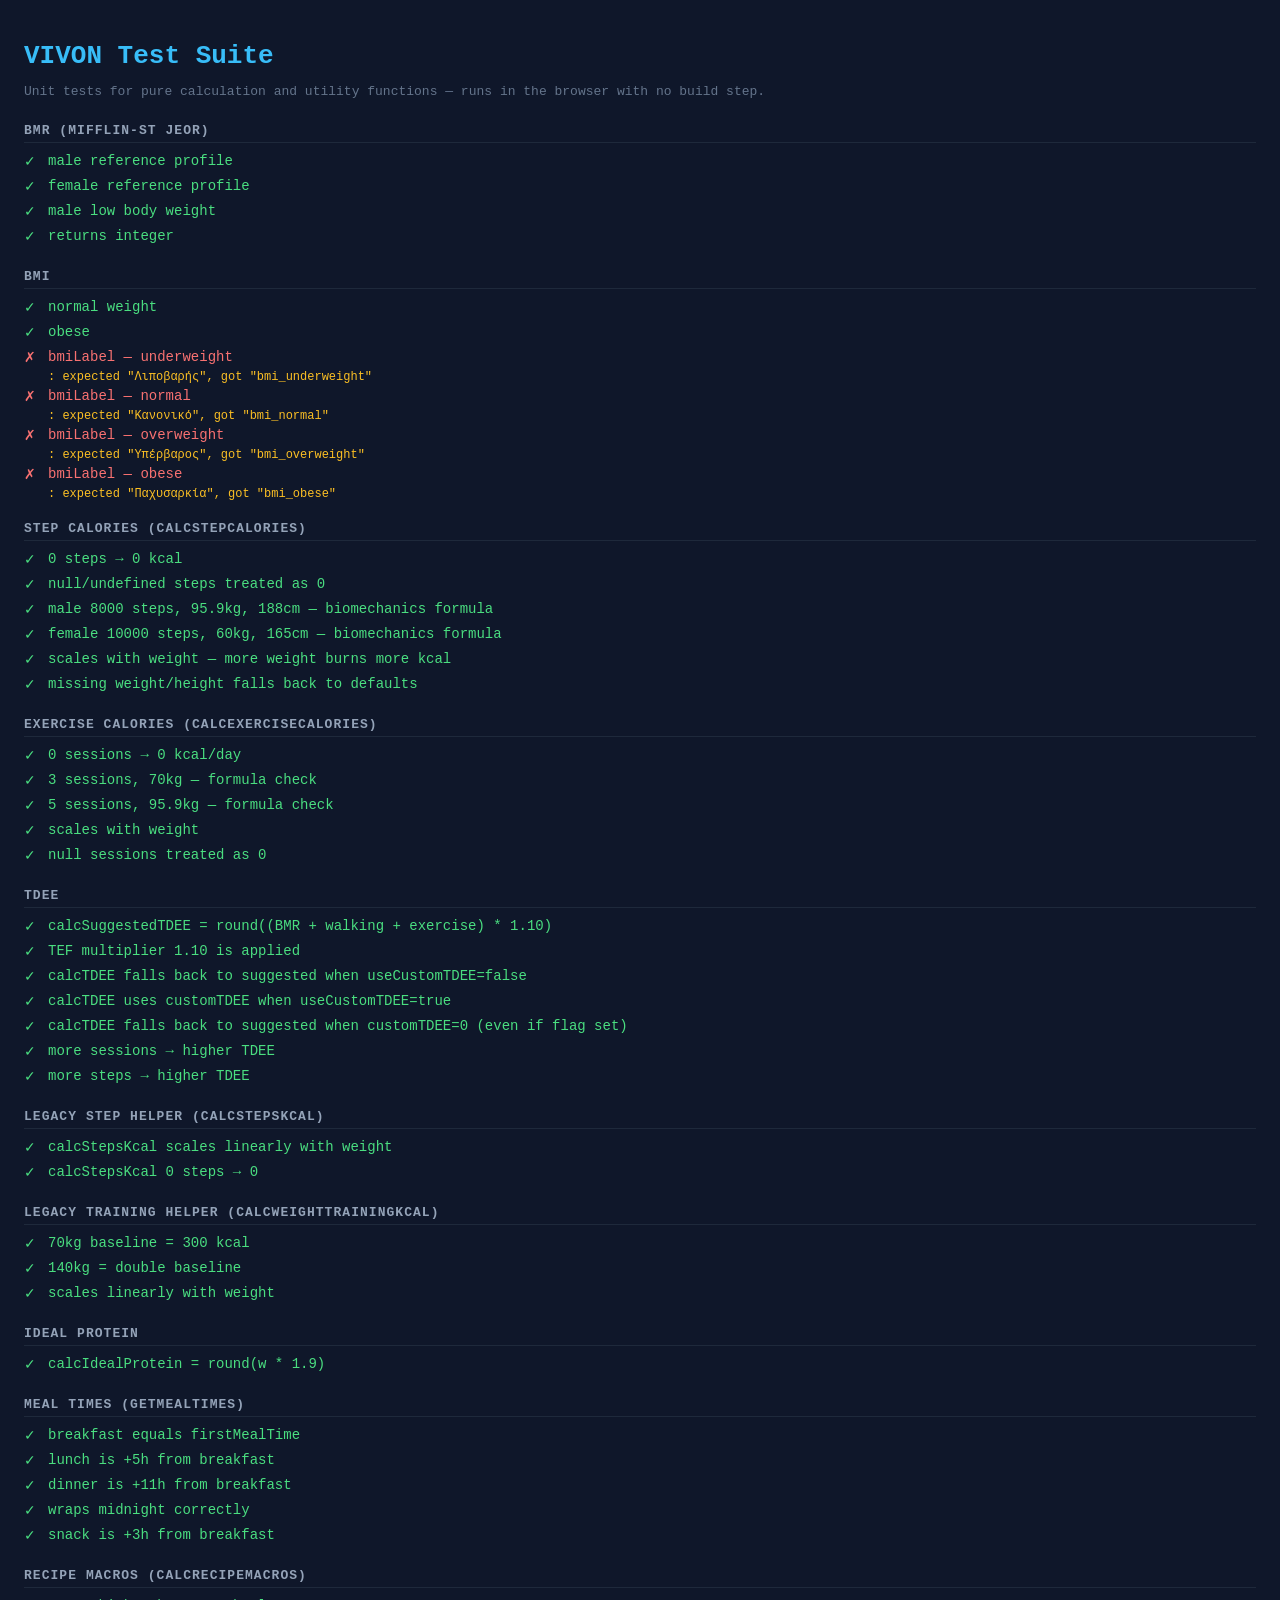
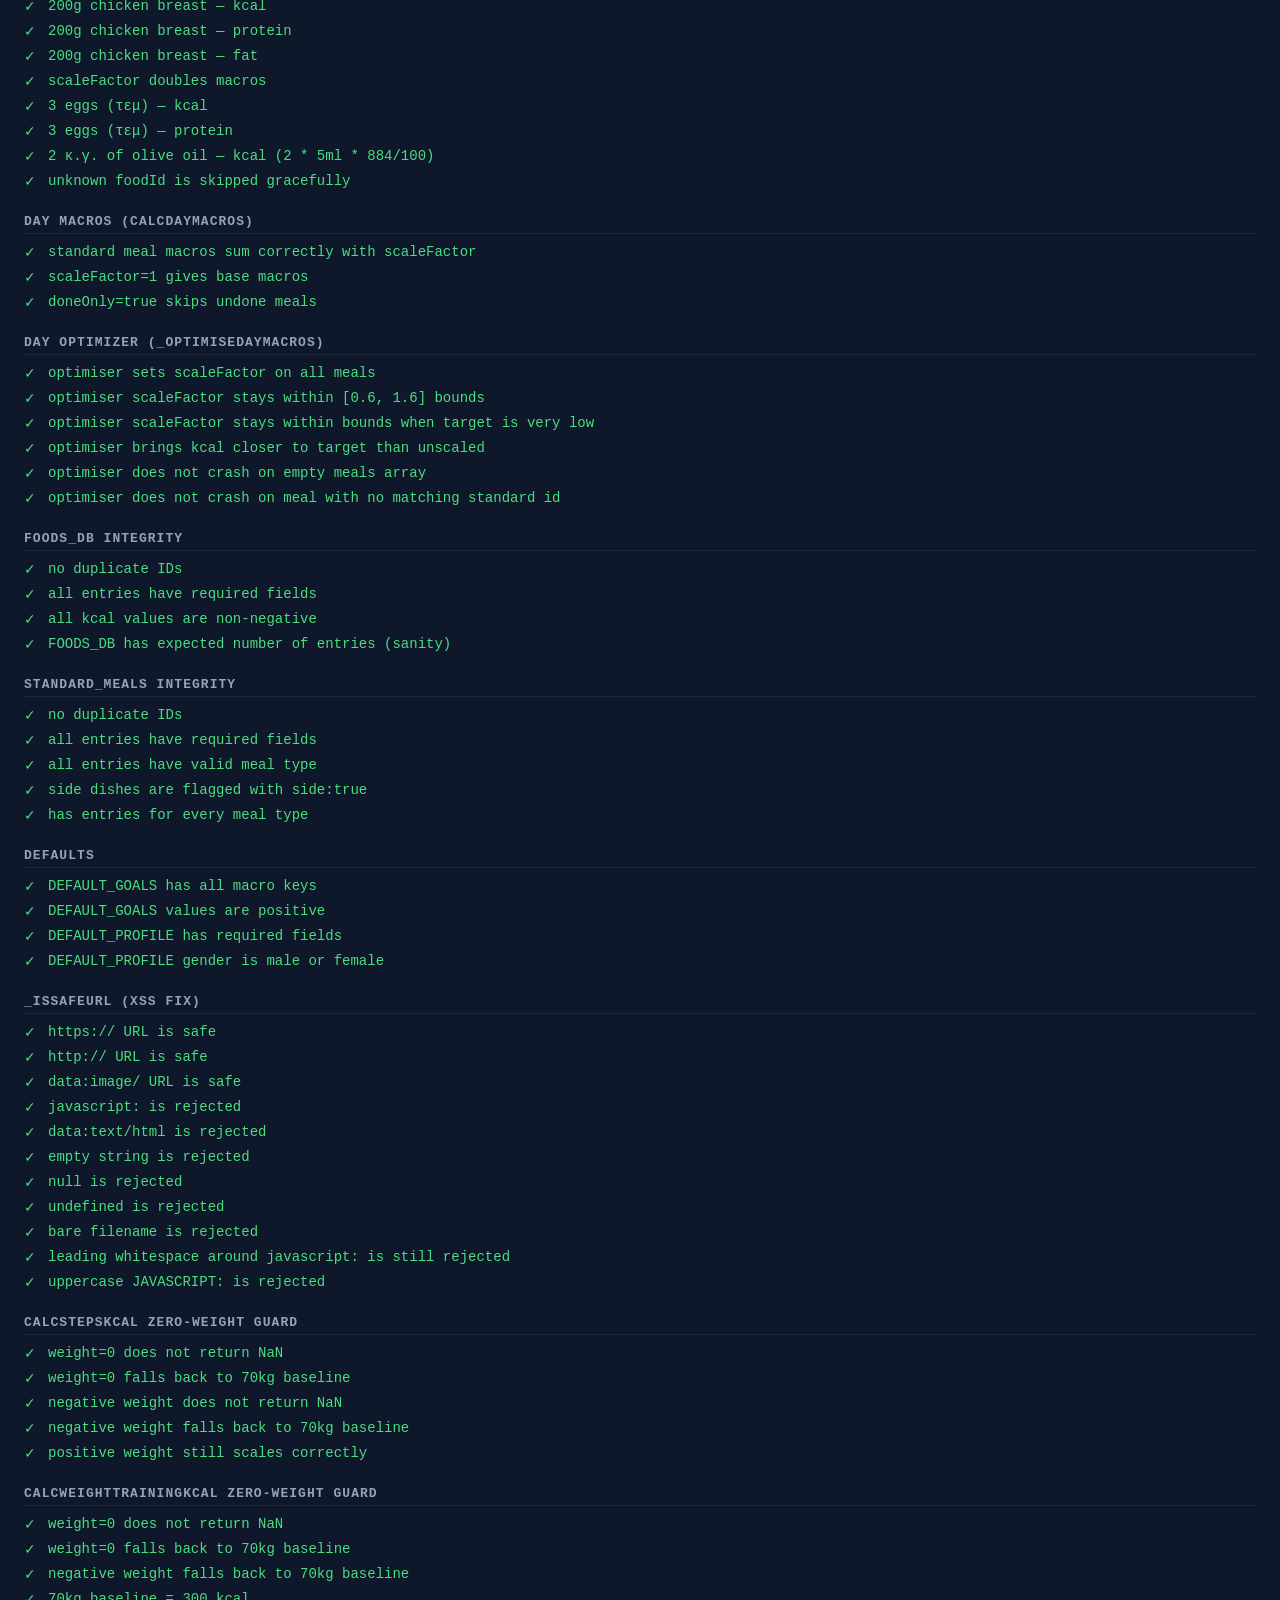
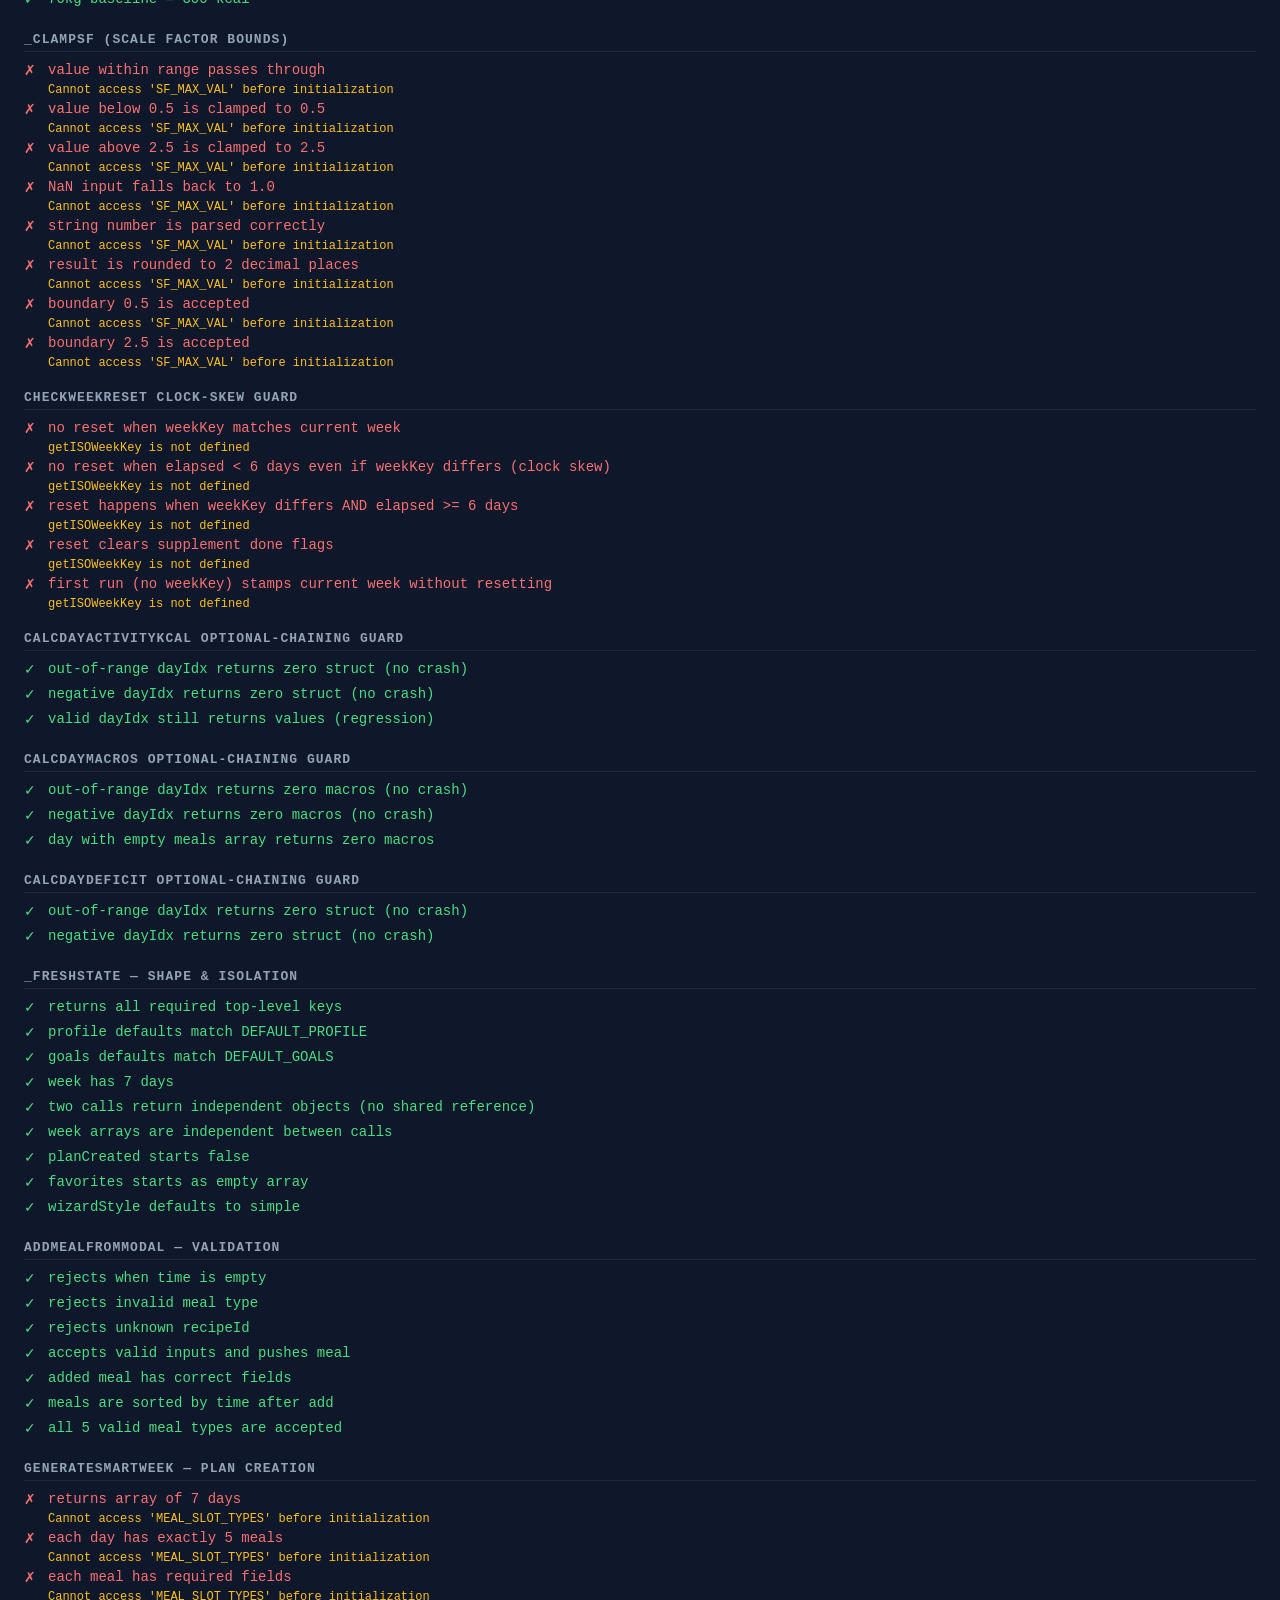
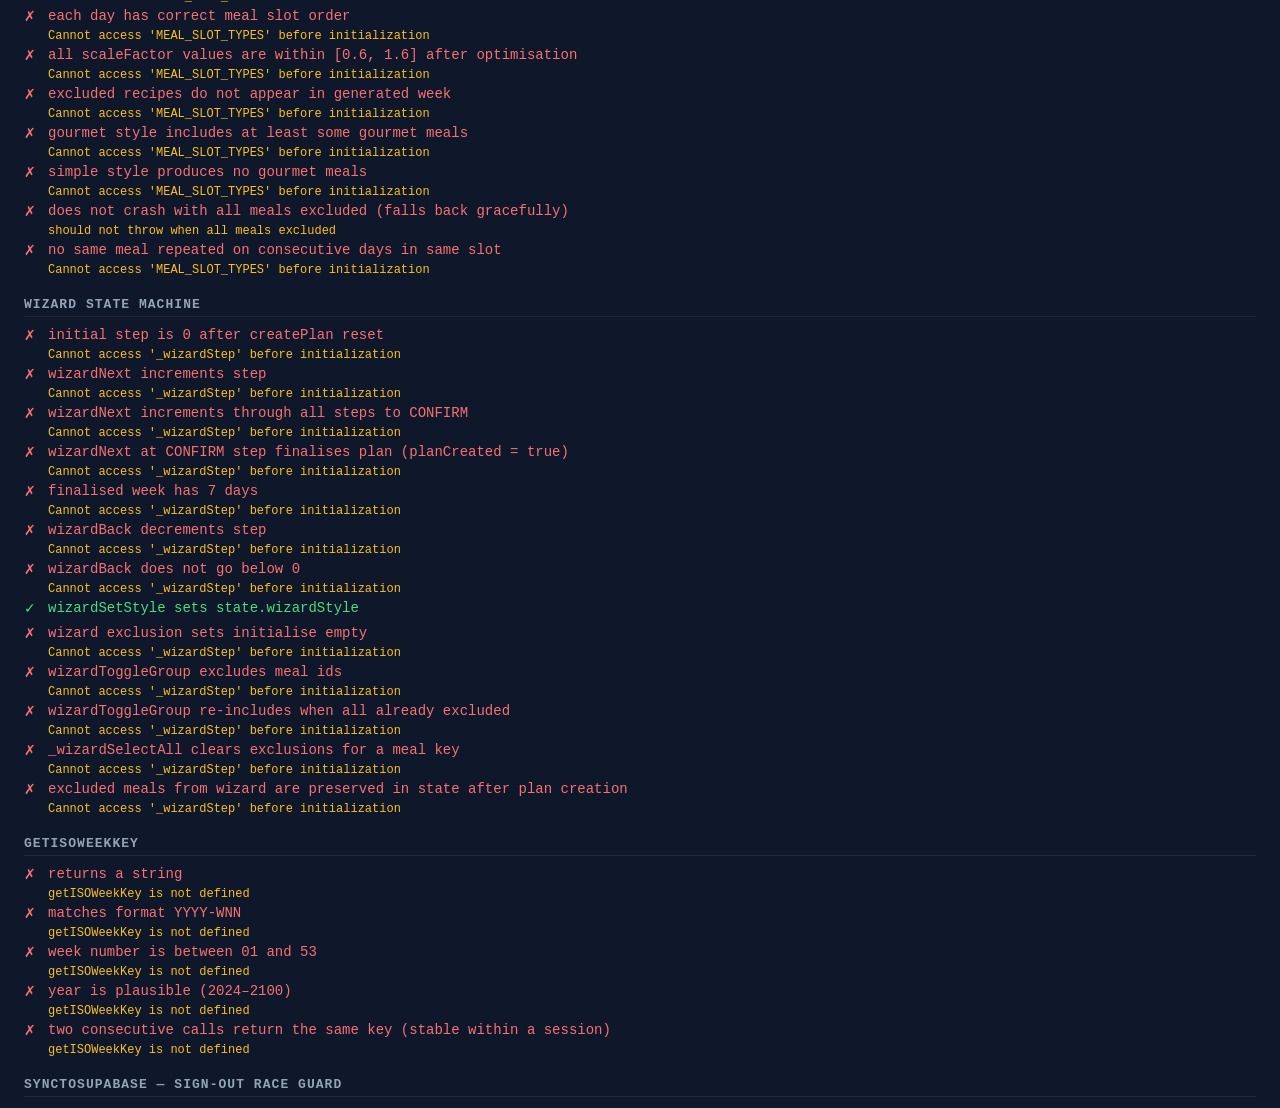
==== commit fe6c3a62: "deploy_first_security" ====
--- a/tests.html
+++ b/tests.html
@@ -53,6 +53,7 @@
 </script>
 <script src="data.js"></script>
 <script src="supabase.js"></script>
+<script src="i18n.js"></script>
 <script src="script.js"></script>
 
 <script>
@@ -618,6 +619,761 @@
 test('DEFAULT_PROFILE gender is male or female', () => {
   assert(['male','female'].includes(DEFAULT_PROFILE.gender),
     `unexpected gender: ${DEFAULT_PROFILE.gender}`);
+});
+
+// ══════════════════════════════════════════════════════════════════
+// SUITE 16 — _isSafeUrl (XSS fix)
+// ══════════════════════════════════════════════════════════════════
+suite('_isSafeUrl (XSS fix)');
+
+test('https:// URL is safe', () => {
+  assert(_isSafeUrl('https://example.com/photo.jpg'));
+});
+
+test('http:// URL is safe', () => {
+  assert(_isSafeUrl('http://example.com/photo.jpg'));
+});
+
+test('data:image/ URL is safe', () => {
+  assert(_isSafeUrl('[data-uri]'));
+});
+
+test('javascript: is rejected', () => {
+  assert(!_isSafeUrl('javascript:alert(1)'));
+});
+
+test('data:text/html is rejected', () => {
+  assert(!_isSafeUrl('data:text/html,<scr' + 'ipt>alert(1)<\/scr' + 'ipt>'));
+});
+
+test('empty string is rejected', () => {
+  assert(!_isSafeUrl(''));
+});
+
+test('null is rejected', () => {
+  assert(!_isSafeUrl(null));
+});
+
+test('undefined is rejected', () => {
+  assert(!_isSafeUrl(undefined));
+});
+
+test('bare filename is rejected', () => {
+  assert(!_isSafeUrl('photo.jpg'));
+});
+
+test('leading whitespace around javascript: is still rejected', () => {
+  assert(!_isSafeUrl('  javascript:alert(1)'));
+});
+
+test('uppercase JAVASCRIPT: is rejected', () => {
+  assert(!_isSafeUrl('JAVASCRIPT:alert(1)'));
+});
+
+// ══════════════════════════════════════════════════════════════════
+// SUITE 17 — calcStepsKcal zero-weight guard (NaN fix)
+// ══════════════════════════════════════════════════════════════════
+suite('calcStepsKcal zero-weight guard');
+
+test('weight=0 does not return NaN', () => {
+  const result = calcStepsKcal(8000, 0);
+  assert(!isNaN(result), `expected number, got NaN`);
+});
+
+test('weight=0 falls back to 70kg baseline', () => {
+  assertEq(calcStepsKcal(8000, 0), calcStepsKcal(8000, 70), 'zero weight uses 70kg fallback');
+});
+
+test('negative weight does not return NaN', () => {
+  const result = calcStepsKcal(8000, -50);
+  assert(!isNaN(result), 'negative weight should not produce NaN');
+});
+
+test('negative weight falls back to 70kg baseline', () => {
+  assertEq(calcStepsKcal(8000, -50), calcStepsKcal(8000, 70));
+});
+
+test('positive weight still scales correctly', () => {
+  assertEq(calcStepsKcal(8000, 70), Math.round(8000 * 0.04));
+  assertEq(calcStepsKcal(8000, 140), Math.round(8000 * 0.04 * 2));
+});
+
+// ══════════════════════════════════════════════════════════════════
+// SUITE 18 — calcWeightTrainingKcal zero-weight guard (NaN fix)
+// ══════════════════════════════════════════════════════════════════
+suite('calcWeightTrainingKcal zero-weight guard');
+
+test('weight=0 does not return NaN', () => {
+  const result = calcWeightTrainingKcal(0);
+  assert(!isNaN(result), 'NaN returned for weight=0');
+});
+
+test('weight=0 falls back to 70kg baseline', () => {
+  assertEq(calcWeightTrainingKcal(0), calcWeightTrainingKcal(70));
+});
+
+test('negative weight falls back to 70kg baseline', () => {
+  assertEq(calcWeightTrainingKcal(-1), calcWeightTrainingKcal(70));
+});
+
+test('70kg baseline = 300 kcal', () => {
+  assertEq(calcWeightTrainingKcal(70), 300);
+});
+
+// ══════════════════════════════════════════════════════════════════
+// SUITE 19 — _clampSF (scale factor bounds fix)
+// ══════════════════════════════════════════════════════════════════
+suite('_clampSF (scale factor bounds)');
+
+test('value within range passes through', () => {
+  assertEq(_clampSF(1.0), 1.0);
+  assertEq(_clampSF(1.5), 1.5);
+});
+
+test('value below 0.5 is clamped to 0.5', () => {
+  assertEq(_clampSF(0.1), 0.5);
+  assertEq(_clampSF(0),   0.5);
+  assertEq(_clampSF(-5),  0.5);
+});
+
+test('value above 2.5 is clamped to 2.5', () => {
+  assertEq(_clampSF(3.0),  2.5);
+  assertEq(_clampSF(99),   2.5);
+  assertEq(_clampSF(1000), 2.5);
+});
+
+test('NaN input falls back to 1.0', () => {
+  assertEq(_clampSF(NaN), 1.0);
+});
+
+test('string number is parsed correctly', () => {
+  assertEq(_clampSF('1.5'), 1.5);
+});
+
+test('result is rounded to 2 decimal places', () => {
+  const result = _clampSF(1.2345678);
+  assertEq(result, Math.round(1.2345678 * 100) / 100);
+});
+
+test('boundary 0.5 is accepted', () => {
+  assertEq(_clampSF(0.5), 0.5);
+});
+
+test('boundary 2.5 is accepted', () => {
+  assertEq(_clampSF(2.5), 2.5);
+});
+
+// ══════════════════════════════════════════════════════════════════
+// SUITE 20 — checkWeekReset clock-skew guard
+// ══════════════════════════════════════════════════════════════════
+suite('checkWeekReset clock-skew guard');
+
+// Save and restore state around each test
+function withState(overrides, fn) {
+  const saved = JSON.parse(JSON.stringify({
+    weekKey: state.weekKey,
+    weekCreatedAt: state.weekCreatedAt,
+    week: state.week,
+    supplements: state.supplements,
+  }));
+  Object.assign(state, overrides);
+  try { fn(); } finally {
+    state.weekKey       = saved.weekKey;
+    state.weekCreatedAt = saved.weekCreatedAt;
+    state.week          = saved.week;
+    state.supplements   = saved.supplements;
+  }
+}
+
+test('no reset when weekKey matches current week', () => {
+  const currentKey = getISOWeekKey();
+  withState({ weekKey: currentKey, weekCreatedAt: Date.now() - 7 * 24 * 60 * 60 * 1000 }, () => {
+    state.week[0].meals = [{ done: true }];
+    checkWeekReset();
+    assertEq(state.week[0].meals[0].done, true, 'done flag should be untouched');
+  });
+});
+
+test('no reset when elapsed < 6 days even if weekKey differs (clock skew)', () => {
+  withState({
+    weekKey: '1990-W01',                           // definitely different from current
+    weekCreatedAt: Date.now() - 2 * 24 * 60 * 60 * 1000, // only 2 days ago
+  }, () => {
+    state.week[0].meals = [{ done: true }];
+    checkWeekReset();
+    assertEq(state.week[0].meals[0].done, true, 'should NOT reset — elapsed < 6 days');
+    assertEq(state.weekKey, '1990-W01', 'weekKey should be unchanged');
+  });
+});
+
+test('reset happens when weekKey differs AND elapsed >= 6 days', () => {
+  withState({
+    weekKey: '1990-W01',
+    weekCreatedAt: Date.now() - 8 * 24 * 60 * 60 * 1000, // 8 days ago
+  }, () => {
+    state.week[0].meals = [{ done: true }];
+    state.week[0].stepsDone = true;
+    checkWeekReset();
+    assertEq(state.week[0].meals[0].done, false, 'done flag should be reset');
+    assertEq(state.week[0].stepsDone,     false, 'stepsDone should be reset');
+    assertEq(state.weekKey, getISOWeekKey(), 'weekKey should update to current');
+  });
+});
+
+test('reset clears supplement done flags', () => {
+  withState({
+    weekKey: '1990-W01',
+    weekCreatedAt: Date.now() - 8 * 24 * 60 * 60 * 1000,
+  }, () => {
+    state.supplements = { done: { s1: true, s2: true }, activeIds: [] };
+    checkWeekReset();
+    assertEq(Object.keys(state.supplements.done).length, 0, 'supplement done should be cleared');
+  });
+});
+
+test('first run (no weekKey) stamps current week without resetting', () => {
+  withState({ weekKey: undefined, weekCreatedAt: undefined }, () => {
+    state.week[0].meals = [{ done: true }];
+    checkWeekReset();
+    assertEq(state.weekKey, getISOWeekKey(), 'should stamp current weekKey');
+    assertEq(state.week[0].meals[0].done, true, 'should NOT reset meals on first run');
+  });
+});
+
+// ══════════════════════════════════════════════════════════════════
+// SUITE 21 — calcDayActivityKcal optional-chaining guard
+// ══════════════════════════════════════════════════════════════════
+suite('calcDayActivityKcal optional-chaining guard');
+
+test('out-of-range dayIdx returns zero struct (no crash)', () => {
+  const result = calcDayActivityKcal(999);
+  assertEq(result.stepsKcal,     0, 'stepsKcal');
+  assertEq(result.trainingKcal,  0, 'trainingKcal');
+  assertEq(result.totalActivityKcal, 0, 'totalActivityKcal');
+  assert(!result.stepsDone, 'stepsDone');
+});
+
+test('negative dayIdx returns zero struct (no crash)', () => {
+  const result = calcDayActivityKcal(-1);
+  assertEq(result.stepsKcal, 0);
+});
+
+test('valid dayIdx still returns values (regression)', () => {
+  const saved = state.week[0];
+  state.week[0] = { stepsDone: true, stepsCount: 8000, weightTraining: false };
+  state.profile.weight = 70;
+  const result = calcDayActivityKcal(0);
+  assert(result.stepsKcal > 0, 'should return non-zero stepsKcal for valid day');
+  state.week[0] = saved;
+});
+
+// ══════════════════════════════════════════════════════════════════
+// SUITE 22 — calcDayMacros optional-chaining guard
+// ══════════════════════════════════════════════════════════════════
+suite('calcDayMacros optional-chaining guard');
+
+test('out-of-range dayIdx returns zero macros (no crash)', () => {
+  const m = calcDayMacros(999);
+  assertEq(m.kcal, 0, 'kcal');
+  assertEq(m.p,    0, 'p');
+  assertEq(m.c,    0, 'c');
+  assertEq(m.f,    0, 'f');
+});
+
+test('negative dayIdx returns zero macros (no crash)', () => {
+  const m = calcDayMacros(-1);
+  assertEq(m.kcal, 0);
+});
+
+test('day with empty meals array returns zero macros', () => {
+  const saved = state.week[0];
+  state.week[0] = { meals: [] };
+  const m = calcDayMacros(0);
+  assertEq(m.kcal, 0, 'empty day kcal should be 0');
+  state.week[0] = saved;
+});
+
+// ══════════════════════════════════════════════════════════════════
+// SUITE 23 — calcDayDeficit optional-chaining guard
+// ══════════════════════════════════════════════════════════════════
+suite('calcDayDeficit optional-chaining guard');
+
+test('out-of-range dayIdx returns zero struct (no crash)', () => {
+  const r = calcDayDeficit(999);
+  assertEq(r.totalBurn,   0);
+  assertEq(r.consumed,    0);
+  assertEq(r.deficit,     0);
+  assertEq(r.stepsKcal,   0);
+  assertEq(r.trainingKcal,0);
+});
+
+test('negative dayIdx returns zero struct (no crash)', () => {
+  const r = calcDayDeficit(-1);
+  assertEq(r.totalBurn, 0);
+});
+
+// ══════════════════════════════════════════════════════════════════
+// SUITE 24 — _freshState shape & isolation
+// ══════════════════════════════════════════════════════════════════
+suite('_freshState — shape & isolation');
+
+test('returns all required top-level keys', () => {
+  const s = _freshState();
+  ['profile','goals','week','weekCreatedAt','currentDay','programCreated',
+   'planCreated','planStartDate','supplements','favorites','customFoods',
+   'customRecipes','dayTemplates','activeTab','optimizeMode','bodyLog',
+   'wizardExcluded','wizardStyle'].forEach(k => {
+    assert(k in s, `missing key: ${k}`);
+  });
+});
+
+test('profile defaults match DEFAULT_PROFILE', () => {
+  const s = _freshState();
+  assertEq(s.profile.weight,  DEFAULT_PROFILE.weight);
+  assertEq(s.profile.height,  DEFAULT_PROFILE.height);
+  assertEq(s.profile.gender,  DEFAULT_PROFILE.gender);
+});
+
+test('goals defaults match DEFAULT_GOALS', () => {
+  const s = _freshState();
+  assertEq(s.goals.kcal,    DEFAULT_GOALS.kcal);
+  assertEq(s.goals.protein, DEFAULT_GOALS.protein);
+});
+
+test('week has 7 days', () => {
+  assertEq(_freshState().week.length, 7);
+});
+
+test('two calls return independent objects (no shared reference)', () => {
+  const a = _freshState();
+  const b = _freshState();
+  a.profile.weight = 999;
+  assert(b.profile.weight !== 999, 'states share a profile reference');
+});
+
+test('week arrays are independent between calls', () => {
+  const a = _freshState();
+  const b = _freshState();
+  a.week[0].meals = [];
+  assert(Array.isArray(b.week[0].meals), 'week[0].meals corrupted by sibling call');
+  assert(b.week[0].meals !== a.week[0].meals, 'week[0].meals shares reference');
+});
+
+test('planCreated starts false', () => {
+  assert(_freshState().planCreated === false);
+});
+
+test('favorites starts as empty array', () => {
+  const s = _freshState();
+  assert(Array.isArray(s.favorites) && s.favorites.length === 0);
+});
+
+test('wizardStyle defaults to simple', () => {
+  assertEq(_freshState().wizardStyle, 'simple');
+});
+
+// ══════════════════════════════════════════════════════════════════
+// SUITE 25 — addMealFromModal validation (DOM-stub approach)
+// ══════════════════════════════════════════════════════════════════
+suite('addMealFromModal — validation');
+
+// Helper: creates in-memory DOM inputs so addMealFromModal can read them
+function _setMealModalInputs(time, type, recipeId) {
+  ['new-meal-time','new-meal-type','new-meal-recipe'].forEach(id => {
+    let el = document.getElementById(id);
+    if (!el) { el = document.createElement('input'); el.id = id; document.body.appendChild(el); }
+  });
+  document.getElementById('new-meal-time').value   = time   ?? '';
+  document.getElementById('new-meal-type').value   = type   ?? '';
+  document.getElementById('new-meal-recipe').value = recipeId ?? '';
+}
+
+// Capture toasts without DOM
+const _toasts = [];
+const _origShowToast = window.showToast;
+window.showToast = (msg) => { _toasts.push(msg); };
+// Stub closeModal and _refreshAfterMealEdit (DOM-dependent)
+window.closeModal = () => {};
+window._refreshAfterMealEdit = () => {};
+
+test('rejects when time is empty', () => {
+  _toasts.length = 0;
+  const origDay = state.currentDay;
+  state.currentDay = 0;
+  const before = state.week[0].meals.length;
+  _setMealModalInputs('', 'lunch', RECIPES_DB[0].id);
+  addMealFromModal();
+  assertEq(state.week[0].meals.length, before, 'meal should not be added');
+  state.currentDay = origDay;
+});
+
+test('rejects invalid meal type', () => {
+  _toasts.length = 0;
+  const origDay = state.currentDay;
+  state.currentDay = 0;
+  const before = state.week[0].meals.length;
+  _setMealModalInputs('12:00', 'brunch', RECIPES_DB[0].id);
+  addMealFromModal();
+  assertEq(state.week[0].meals.length, before, 'invalid type should not add meal');
+  assert(_toasts.some(m => m.includes('⚠️')), 'should show warning toast');
+  state.currentDay = origDay;
+});
+
+test('rejects unknown recipeId', () => {
+  _toasts.length = 0;
+  const origDay = state.currentDay;
+  state.currentDay = 0;
+  const before = state.week[0].meals.length;
+  _setMealModalInputs('12:00', 'lunch', 'FAKE_ID_DOES_NOT_EXIST');
+  addMealFromModal();
+  assertEq(state.week[0].meals.length, before, 'unknown recipe should not add meal');
+  state.currentDay = origDay;
+});
+
+test('accepts valid inputs and pushes meal', () => {
+  _toasts.length = 0;
+  const origDay = state.currentDay;
+  state.currentDay = 0;
+  const before = state.week[0].meals.length;
+  const validId = RECIPES_DB[0].id;
+  _setMealModalInputs('12:00', 'lunch', validId);
+  addMealFromModal();
+  assertEq(state.week[0].meals.length, before + 1, 'meal should be added');
+  // Clean up
+  state.week[0].meals.pop();
+  state.currentDay = origDay;
+});
+
+test('added meal has correct fields', () => {
+  const origDay = state.currentDay;
+  state.currentDay = 0;
+  const validId = RECIPES_DB[0].id;
+  _setMealModalInputs('08:00', 'breakfast', validId);
+  addMealFromModal();
+  const added = state.week[0].meals.find(m => m.recipeId === validId && m.time === '08:00');
+  assert(added, 'meal not found after add');
+  assertEq(added.type, 'breakfast');
+  assertEq(added.done, false);
+  assertEq(added.scaleFactor, 1);
+  // Clean up
+  state.week[0].meals = state.week[0].meals.filter(m => !(m.recipeId === validId && m.time === '08:00'));
+  state.currentDay = origDay;
+});
+
+test('meals are sorted by time after add', () => {
+  const origDay = state.currentDay;
+  state.currentDay = 0;
+  state.week[0].meals = [];
+  const validId = RECIPES_DB[0].id;
+  _setMealModalInputs('20:00', 'dinner', validId);
+  addMealFromModal();
+  const validId2 = RECIPES_DB[1]?.id || RECIPES_DB[0].id;
+  _setMealModalInputs('07:00', 'breakfast', validId2);
+  addMealFromModal();
+  assert(state.week[0].meals[0].time <= state.week[0].meals[1].time, 'meals not sorted by time');
+  state.week[0].meals = [];
+  state.currentDay = origDay;
+});
+
+test('all 5 valid meal types are accepted', () => {
+  const origDay = state.currentDay;
+  state.currentDay = 0;
+  const validId = RECIPES_DB[0].id;
+  ['breakfast','snack','lunch','afternoon','dinner'].forEach(type => {
+    const before = state.week[0].meals.length;
+    _setMealModalInputs('12:00', type, validId);
+    addMealFromModal();
+    assert(state.week[0].meals.length > before, `type "${type}" was rejected`);
+    state.week[0].meals.pop();
+  });
+  state.currentDay = origDay;
+});
+
+// ══════════════════════════════════════════════════════════════════
+// SUITE 26 — generateSmartWeek (plan creation)
+// ══════════════════════════════════════════════════════════════════
+suite('generateSmartWeek — plan creation');
+
+test('returns array of 7 days', () => {
+  const week = generateSmartWeek('simple', {});
+  assertEq(week.length, 7, 'should produce 7 days');
+});
+
+test('each day has exactly 5 meals', () => {
+  const week = generateSmartWeek('simple', {});
+  week.forEach((day, i) => {
+    assertEq(day.meals.length, 5, `day ${i+1} should have 5 meals`);
+  });
+});
+
+test('each meal has required fields', () => {
+  const week = generateSmartWeek('simple', {});
+  week.forEach((day, di) => {
+    day.meals.forEach((m, mi) => {
+      assert(m.time,    `day ${di+1} meal ${mi+1} missing time`);
+      assert(m.type,    `day ${di+1} meal ${mi+1} missing type`);
+      assert(!m.done,   `day ${di+1} meal ${mi+1} done should start false`);
+      assert(m.recipeId || m.standardId, `day ${di+1} meal ${mi+1} missing recipeId/standardId`);
+    });
+  });
+});
+
+test('each day has correct meal slot order', () => {
+  const expectedTypes = ['breakfast','snack','lunch','afternoon','dinner'];
+  const week = generateSmartWeek('simple', {});
+  week.forEach((day, di) => {
+    day.meals.forEach((m, si) => {
+      assertEq(m.type, expectedTypes[si], `day ${di+1} slot ${si} wrong type`);
+    });
+  });
+});
+
+test('all scaleFactor values are within [0.6, 1.6] after optimisation', () => {
+  const week = generateSmartWeek('simple', {});
+  week.forEach((day, di) => {
+    day.meals.forEach((m, mi) => {
+      const sf = m.scaleFactor ?? 1;
+      assert(sf >= 0.6 && sf <= 1.6,
+        `day ${di+1} meal ${mi+1} scaleFactor ${sf} out of [0.6, 1.6]`);
+    });
+  });
+});
+
+test('excluded recipes do not appear in generated week', () => {
+  const allBreakfasts = _allMeals().filter(r => r.meal === 'breakfast' && !r.side);
+  // Exclude all but two
+  const [keep1, keep2, ...rest] = allBreakfasts;
+  const excludedIds = rest.map(r => r.id);
+  const week = generateSmartWeek('simple', { breakfast: excludedIds });
+  week.forEach((day, di) => {
+    const bf = day.meals.find(m => m.type === 'breakfast');
+    if (bf && bf.recipeId) {
+      assert(!excludedIds.includes(bf.recipeId),
+        `day ${di+1} breakfast "${bf.recipeId}" is in excluded list`);
+    }
+    if (bf && bf.standardId) {
+      assert(!excludedIds.includes(bf.standardId),
+        `day ${di+1} breakfast standardId "${bf.standardId}" is in excluded list`);
+    }
+  });
+});
+
+test('gourmet style includes at least some gourmet meals', () => {
+  const week = generateSmartWeek('gourmet', {});
+  const allIds = week.flatMap(d => d.meals.map(m => m.recipeId || m.standardId));
+  const hasGourmet = allIds.some(id => id && GOURMET_IDS.has(id));
+  assert(hasGourmet, 'gourmet style should produce at least one gourmet meal');
+});
+
+test('simple style produces no gourmet meals', () => {
+  const week = generateSmartWeek('simple', {});
+  const allIds = week.flatMap(d => d.meals.map(m => m.recipeId || m.standardId));
+  const hasGourmet = allIds.some(id => id && GOURMET_IDS.has(id));
+  assert(!hasGourmet, 'simple style should not produce gourmet meals');
+});
+
+test('does not crash with all meals excluded (falls back gracefully)', () => {
+  const allIds = _allMeals().map(r => r.id);
+  const excl = { breakfast: allIds, snack: allIds, lunch: allIds, afternoon: allIds, dinner: allIds };
+  let threw = false;
+  try { generateSmartWeek('simple', excl); } catch(e) { threw = true; }
+  assert(!threw, 'should not throw when all meals excluded');
+});
+
+test('no same meal repeated on consecutive days in same slot', () => {
+  // Run a few times to account for randomness
+  for (let run = 0; run < 3; run++) {
+    const week = generateSmartWeek('simple', {});
+    ['breakfast','lunch','dinner'].forEach(slot => {
+      const ids = week.map(d => {
+        const m = d.meals.find(x => x.type === slot);
+        return m?.recipeId || m?.standardId || null;
+      });
+      for (let i = 1; i < ids.length; i++) {
+        if (ids[i] && ids[i - 1]) {
+          assert(ids[i] !== ids[i-1],
+            `${slot} repeated on consecutive days: ${ids[i-1]} → ${ids[i]} (run ${run})`);
+        }
+      }
+    });
+  }
+});
+
+// ══════════════════════════════════════════════════════════════════
+// SUITE 27 — Wizard state machine (wizardNext / wizardBack / wizardSetStyle)
+// ══════════════════════════════════════════════════════════════════
+suite('Wizard state machine');
+
+// Stub _renderWizardStep and DOM dependencies the wizard touches
+window._renderWizardStep = () => {};
+window.navigateTo = () => {};
+window.updatePlanCreatedUI = () => {};
+// wizard-overlay needs to exist
+(function() {
+  if (!document.getElementById('wizard-overlay')) {
+    const el = document.createElement('div');
+    el.id = 'wizard-overlay';
+    document.body.appendChild(el);
+  }
+})();
+
+function resetWizard() {
+  _wizardStep = 0;
+  _wizardExcluded = {};
+  WIZARD_MEALS.forEach(m => { _wizardExcluded[m.key] = new Set(); });
+}
+
+test('initial step is 0 after createPlan reset', () => {
+  resetWizard();
+  assertEq(_wizardStep, 0);
+});
+
+test('wizardNext increments step', () => {
+  resetWizard();
+  wizardNext();
+  assertEq(_wizardStep, 1);
+});
+
+test('wizardNext increments through all steps to CONFIRM', () => {
+  resetWizard();
+  for (let i = 0; i < WIZARD_CONFIRM_STEP; i++) wizardNext();
+  assertEq(_wizardStep, WIZARD_CONFIRM_STEP);
+});
+
+test('wizardNext at CONFIRM step finalises plan (planCreated = true)', () => {
+  resetWizard();
+  state.planCreated = false;
+  // Advance to confirm step
+  for (let i = 0; i <= WIZARD_CONFIRM_STEP; i++) wizardNext();
+  assert(state.planCreated, 'planCreated should be true after finishing wizard');
+});
+
+test('finalised week has 7 days', () => {
+  resetWizard();
+  for (let i = 0; i <= WIZARD_CONFIRM_STEP; i++) wizardNext();
+  assertEq(state.week.length, 7);
+});
+
+test('wizardBack decrements step', () => {
+  resetWizard();
+  wizardNext(); wizardNext();
+  wizardBack();
+  assertEq(_wizardStep, 1);
+});
+
+test('wizardBack does not go below 0', () => {
+  resetWizard();
+  wizardBack();
+  assertEq(_wizardStep, 0, 'step should not go negative');
+});
+
+test('wizardSetStyle sets state.wizardStyle', () => {
+  wizardSetStyle('gourmet');
+  assertEq(state.wizardStyle, 'gourmet');
+  wizardSetStyle('simple');
+  assertEq(state.wizardStyle, 'simple');
+  wizardSetStyle('mixed');
+  assertEq(state.wizardStyle, 'mixed');
+});
+
+test('wizard exclusion sets initialise empty', () => {
+  resetWizard();
+  WIZARD_MEALS.forEach(m => {
+    assert(_wizardExcluded[m.key] instanceof Set, `${m.key} exclusion should be a Set`);
+    assertEq(_wizardExcluded[m.key].size, 0, `${m.key} exclusion should start empty`);
+  });
+});
+
+test('wizardToggleGroup excludes meal ids', () => {
+  resetWizard();
+  _wizardStep = 1; // breakfast step
+  const mealKey = WIZARD_MEALS[0].key; // 'breakfast'
+  const ids = _allMeals().filter(r => r.meal === mealKey).slice(0, 2).map(r => r.id);
+  if (ids.length < 1) return; // skip if no meals
+  const fakeEl = { querySelector: () => null, classList: { remove: ()=>{}, add: ()=>{} } };
+  wizardToggleGroup(mealKey, ids, fakeEl);
+  ids.forEach(id => assert(_wizardExcluded[mealKey].has(id), `${id} should be excluded`));
+});
+
+test('wizardToggleGroup re-includes when all already excluded', () => {
+  resetWizard();
+  _wizardStep = 1;
+  const mealKey = WIZARD_MEALS[0].key;
+  const ids = _allMeals().filter(r => r.meal === mealKey).slice(0, 2).map(r => r.id);
+  if (ids.length < 1) return;
+  // Exclude first
+  ids.forEach(id => _wizardExcluded[mealKey].add(id));
+  const fakeEl = { querySelector: () => null, classList: { remove: ()=>{}, add: ()=>{} } };
+  wizardToggleGroup(mealKey, ids, fakeEl);
+  ids.forEach(id => assert(!_wizardExcluded[mealKey].has(id), `${id} should be re-included`));
+});
+
+test('_wizardSelectAll clears exclusions for a meal key', () => {
+  resetWizard();
+  const mealKey = WIZARD_MEALS[0].key;
+  _allMeals().filter(r => r.meal === mealKey).forEach(r => _wizardExcluded[mealKey].add(r.id));
+  assert(_wizardExcluded[mealKey].size > 0, 'precondition: should have exclusions');
+  _wizardSelectAll(mealKey);
+  assertEq(_wizardExcluded[mealKey].size, 0, 'exclusions should be cleared');
+});
+
+test('excluded meals from wizard are preserved in state after plan creation', () => {
+  resetWizard();
+  const mealKey = WIZARD_MEALS[0].key;
+  const firstId = _allMeals().find(r => r.meal === mealKey)?.id;
+  if (!firstId) return;
+  _wizardExcluded[mealKey].add(firstId);
+  // Advance past confirm
+  for (let i = 0; i <= WIZARD_CONFIRM_STEP; i++) wizardNext();
+  assert(Array.isArray(state.wizardExcluded[mealKey]),
+    'state.wizardExcluded should be serialised array');
+  assert(state.wizardExcluded[mealKey].includes(firstId),
+    'excluded id should be in state after plan creation');
+});
+
+// ══════════════════════════════════════════════════════════════════
+// SUITE 28 — getISOWeekKey
+// ══════════════════════════════════════════════════════════════════
+suite('getISOWeekKey');
+
+test('returns a string', () => {
+  assert(typeof getISOWeekKey() === 'string');
+});
+
+test('matches format YYYY-WNN', () => {
+  assert(/^\d{4}-W\d{2}$/.test(getISOWeekKey()), `bad format: ${getISOWeekKey()}`);
+});
+
+test('week number is between 01 and 53', () => {
+  const wn = parseInt(getISOWeekKey().split('-W')[1], 10);
+  assert(wn >= 1 && wn <= 53, `week ${wn} out of range`);
+});
+
+test('year is plausible (2024–2100)', () => {
+  const yr = parseInt(getISOWeekKey().split('-W')[0], 10);
+  assert(yr >= 2024 && yr <= 2100, `year ${yr} implausible`);
+});
+
+test('two consecutive calls return the same key (stable within a session)', () => {
+  assertEq(getISOWeekKey(), getISOWeekKey());
+});
+
+// ══════════════════════════════════════════════════════════════════
+// SUITE 29 — syncToSupabase _syncOwner guard (sign-out race)
+// ══════════════════════════════════════════════════════════════════
+suite('syncToSupabase — sign-out race guard');
+
+test('_syncOwner starts as null', () => {
+  // After module load with no user, _syncOwner should be null
+  assert(_syncOwner === null, `expected null, got ${_syncOwner}`);
+});
+
+test('syncToSupabase exits early when no user', async () => {
+  // _currentUser is null in test harness — syncToSupabase should return without throwing
+  let threw = false;
+  try { await syncToSupabase(); } catch(e) { threw = true; }
+  assert(!threw, 'should not throw when no user');
+  assertEq(_syncOwner, null, '_syncOwner should stay null');
 });
 
 // ══════════════════════════════════════════════════════════════════
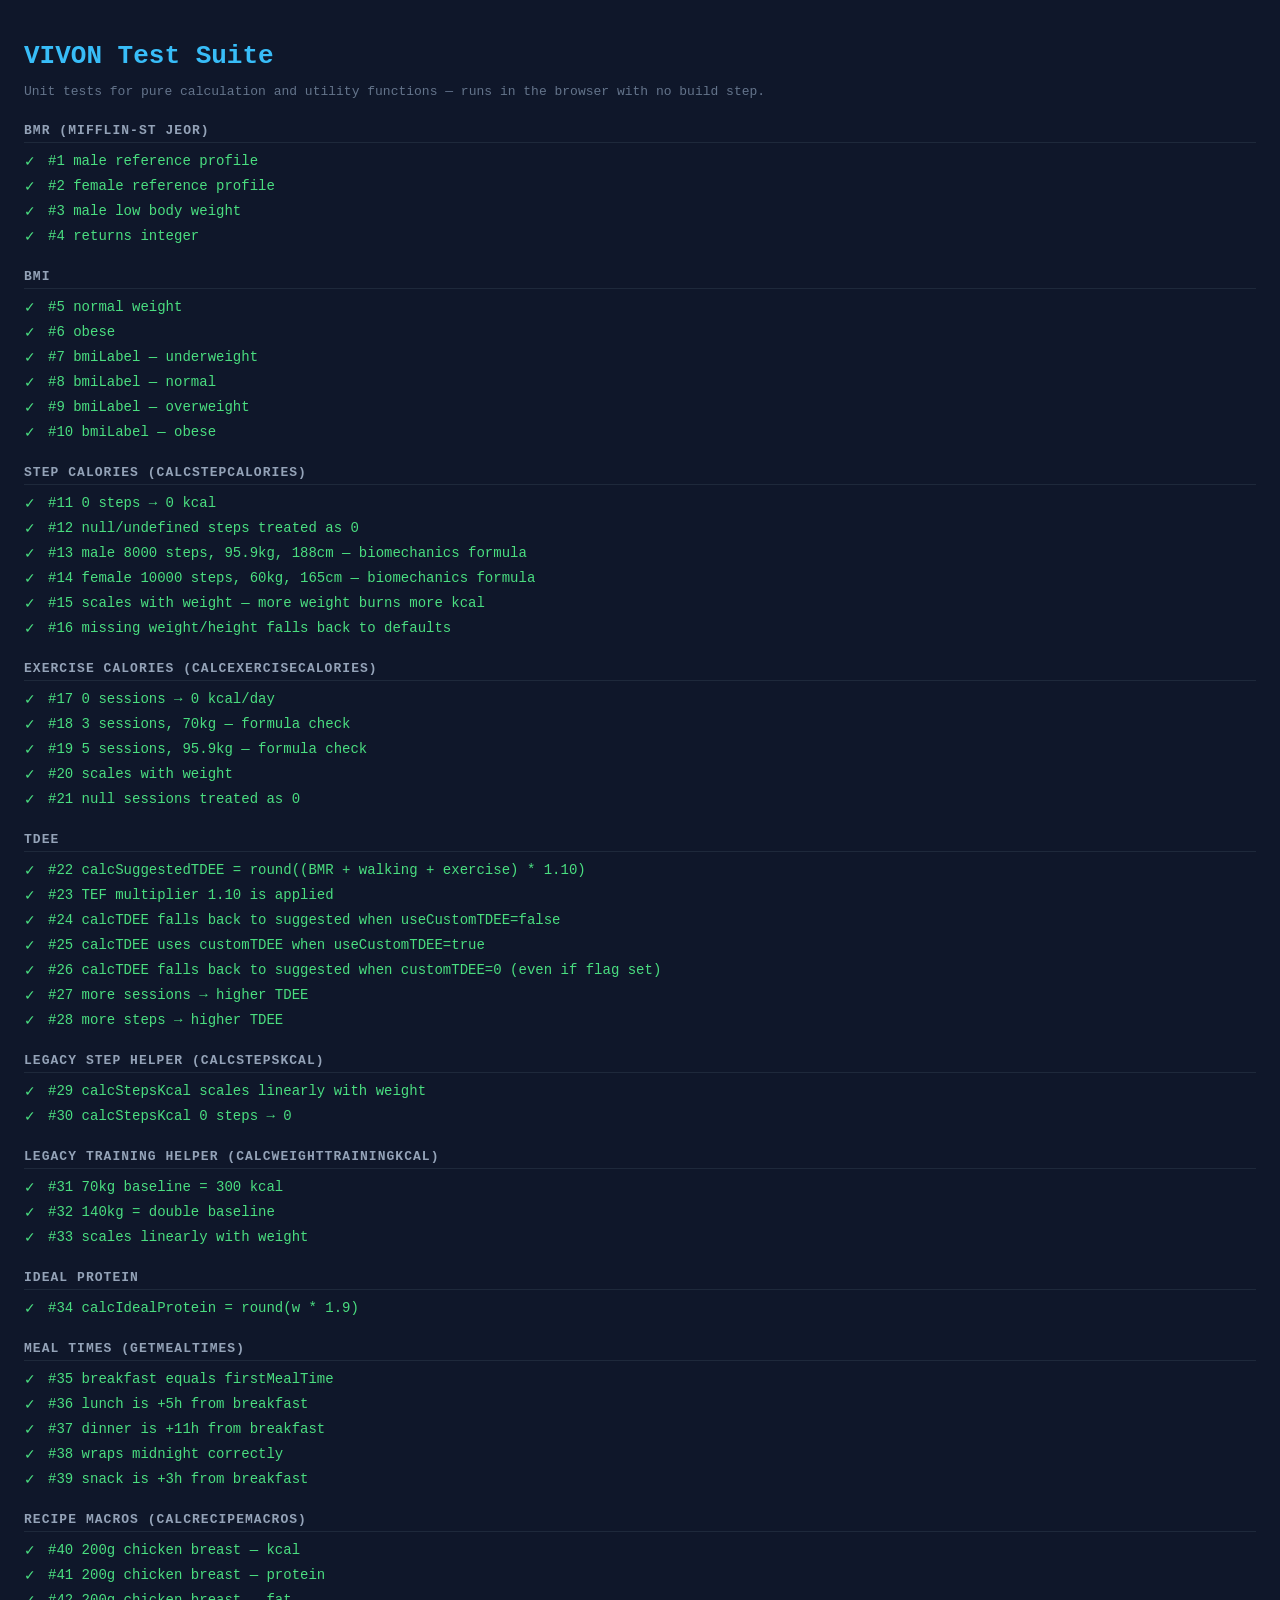
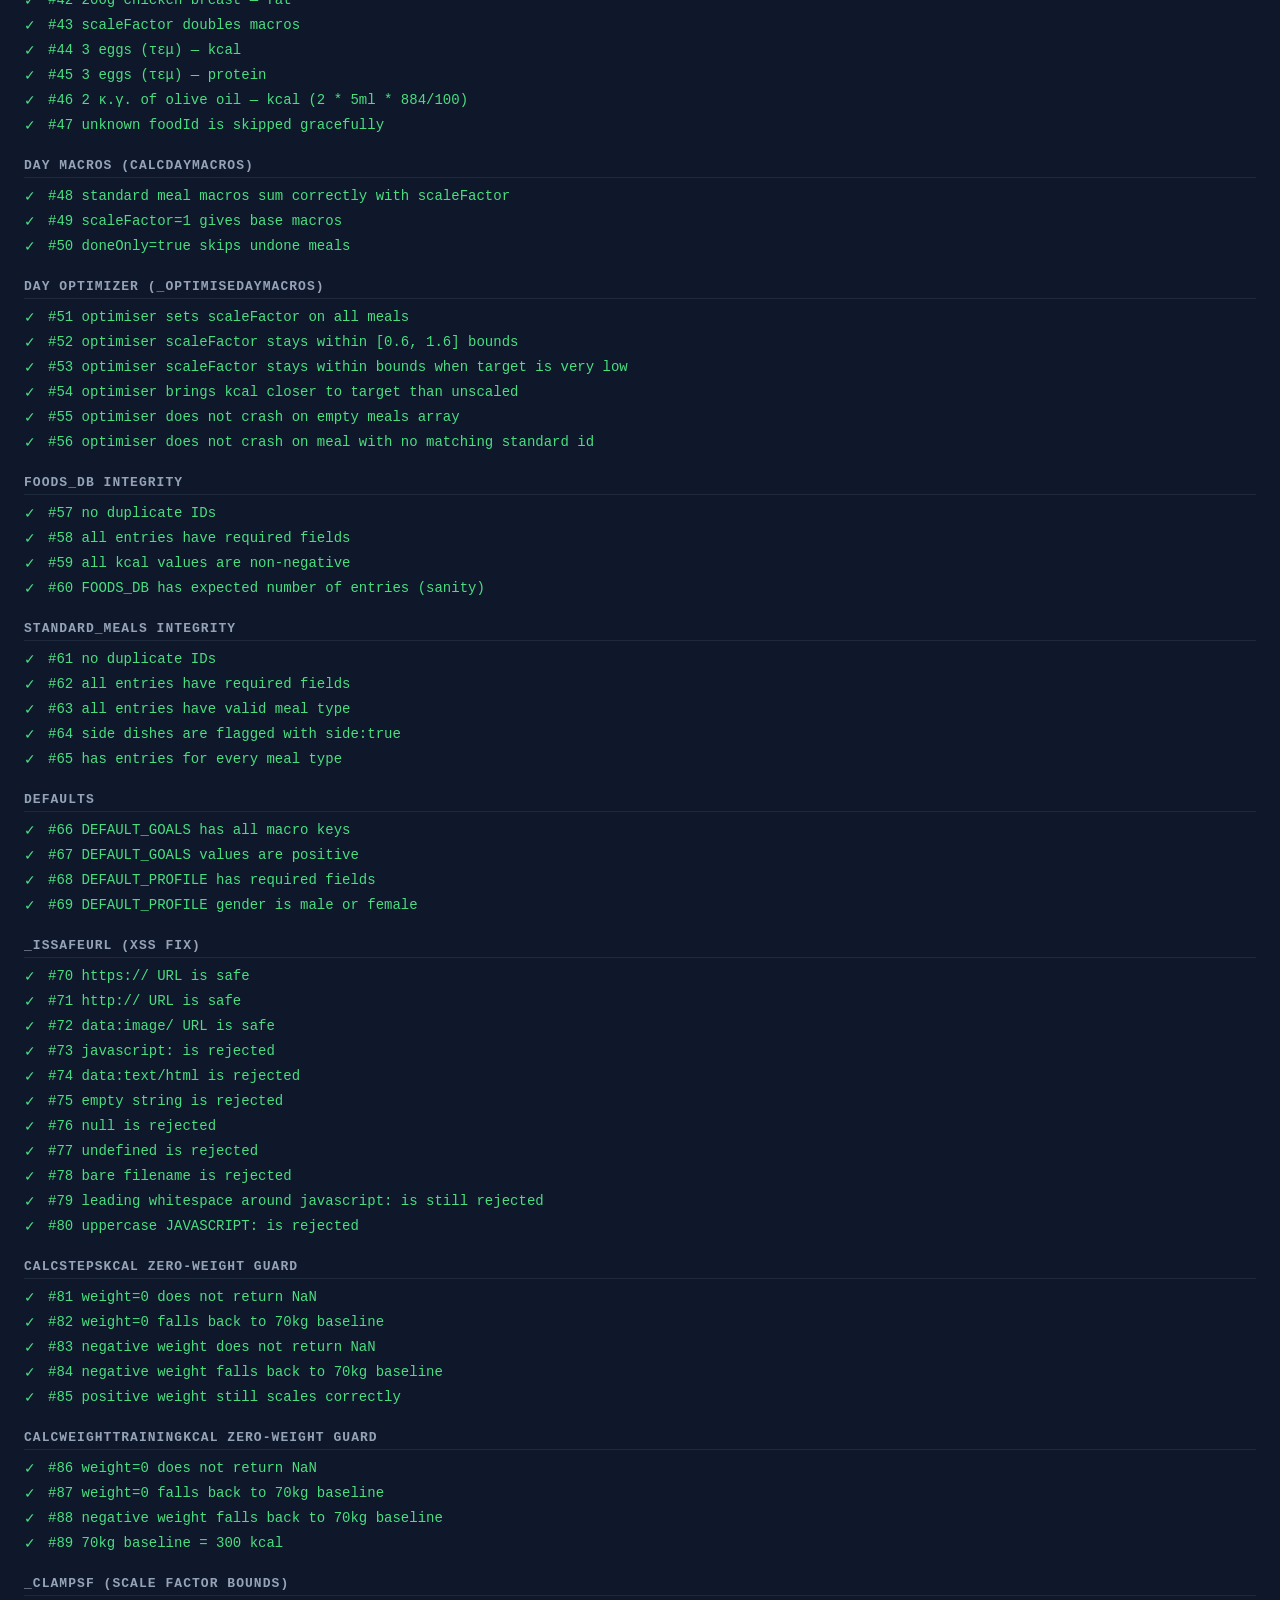
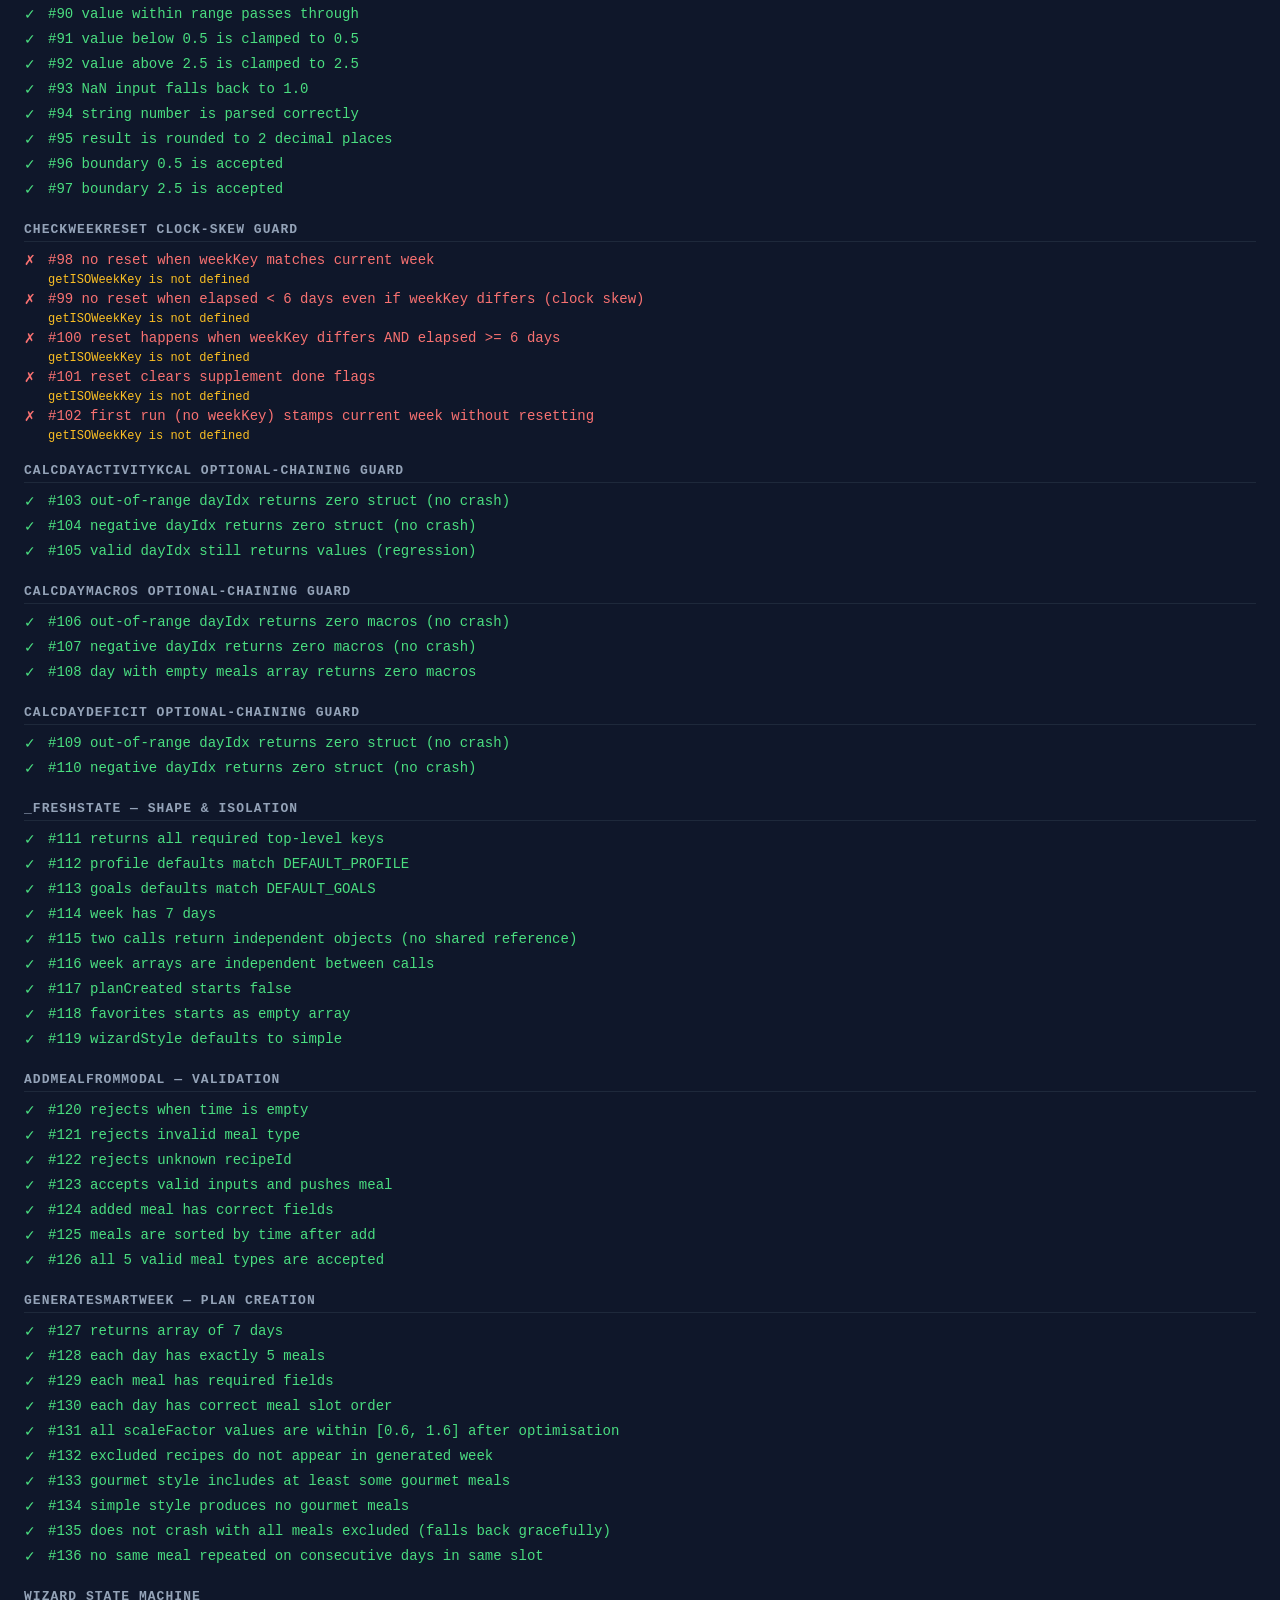
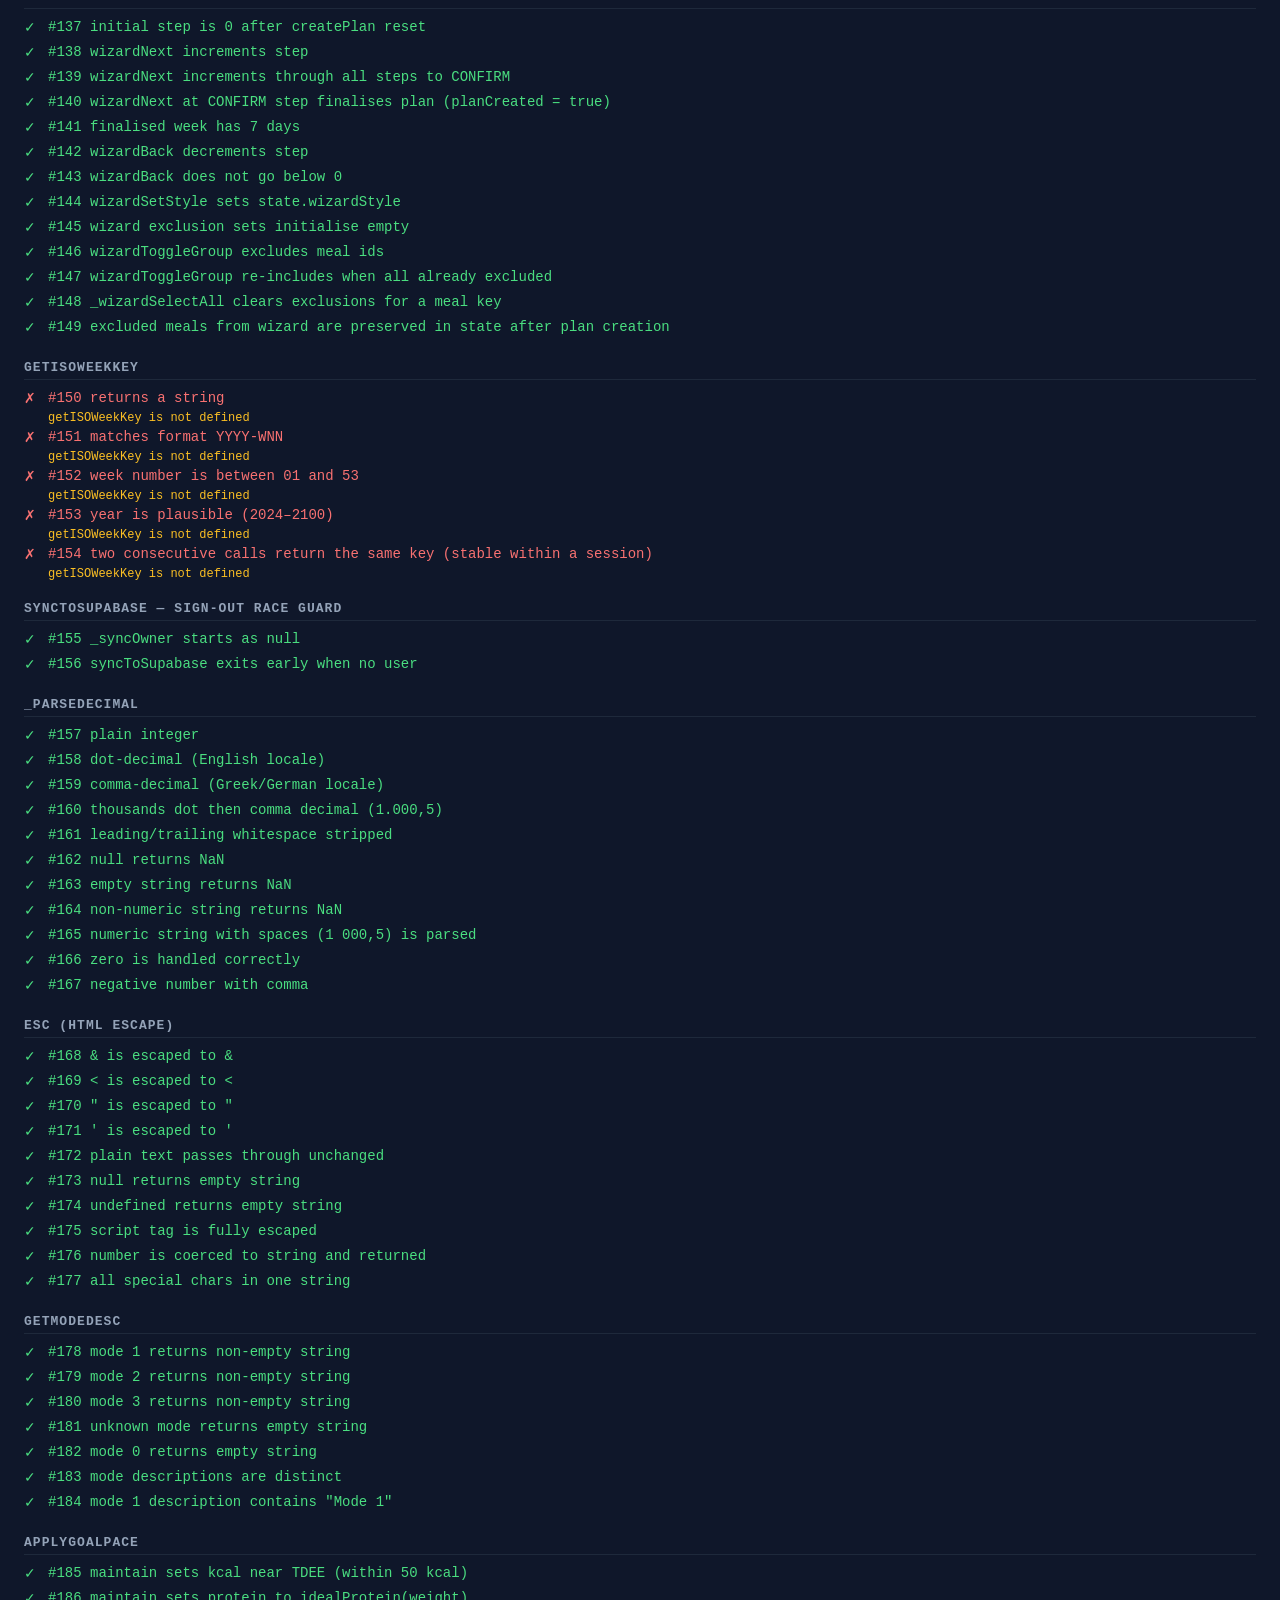
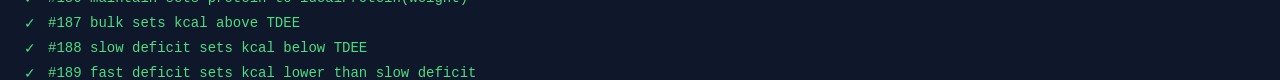
==== commit 2dbe65d2: "first_lungage_push" ====
--- a/tests.html
+++ b/tests.html
@@ -65,12 +65,16 @@
 
 function suite(name) { currentSuite = name; }
 
+let _testCounter = 0;
+
 function test(name, fn) {
+  _testCounter++;
+  const numbered = `#${_testCounter} ${name}`;
   try {
     fn();
-    results.push({ suite: currentSuite, name, pass: true });
+    results.push({ suite: currentSuite, name: numbered, pass: true });
   } catch (e) {
-    results.push({ suite: currentSuite, name, pass: false, msg: e.message });
+    results.push({ suite: currentSuite, name: numbered, pass: false, msg: e.message });
   }
 }
 
@@ -1377,6 +1381,228 @@
 });
 
 // ══════════════════════════════════════════════════════════════════
+// SUITE 30 — _parseDecimal (locale-aware number parser)
+// ══════════════════════════════════════════════════════════════════
+suite('_parseDecimal');
+
+test('plain integer', () => {
+  assertEq(_parseDecimal('75'), 75);
+});
+
+test('dot-decimal (English locale)', () => {
+  assertEq(_parseDecimal('75.5'), 75.5);
+});
+
+test('comma-decimal (Greek/German locale)', () => {
+  assertEq(_parseDecimal('75,5'), 75.5);
+});
+
+test('thousands dot then comma decimal (1.000,5)', () => {
+  assertEq(_parseDecimal('1.000,5'), 1000.5);
+});
+
+test('leading/trailing whitespace stripped', () => {
+  assertEq(_parseDecimal('  80 '), 80);
+});
+
+test('null returns NaN', () => {
+  assert(isNaN(_parseDecimal(null)));
+});
+
+test('empty string returns NaN', () => {
+  assert(isNaN(_parseDecimal('')));
+});
+
+test('non-numeric string returns NaN', () => {
+  assert(isNaN(_parseDecimal('abc')));
+});
+
+test('numeric string with spaces (1 000,5) is parsed', () => {
+  assertEq(_parseDecimal('1 000,5'), 1000.5);
+});
+
+test('zero is handled correctly', () => {
+  assertEq(_parseDecimal('0'), 0);
+});
+
+test('negative number with comma', () => {
+  assertEq(_parseDecimal('-3,14'), -3.14);
+});
+
+// ══════════════════════════════════════════════════════════════════
+// SUITE 31 — esc (HTML escape helper, XSS prevention)
+// ══════════════════════════════════════════════════════════════════
+suite('esc (HTML escape)');
+
+test('& is escaped to &amp;', () => {
+  assertEq(esc('a & b'), 'a &amp; b');
+});
+
+test('< is escaped to &lt;', () => {
+  assertEq(esc('<b>'), '&lt;b&gt;');
+});
+
+test('"  is escaped to &quot;', () => {
+  assertEq(esc('"hello"'), '&quot;hello&quot;');
+});
+
+test("' is escaped to &#39;", () => {
+  assertEq(esc("it's"), "it&#39;s");
+});
+
+test('plain text passes through unchanged', () => {
+  assertEq(esc('Hello World'), 'Hello World');
+});
+
+test('null returns empty string', () => {
+  assertEq(esc(null), '');
+});
+
+test('undefined returns empty string', () => {
+  assertEq(esc(undefined), '');
+});
+
+test('script tag is fully escaped', () => {
+  const input = '<scr' + 'ipt>alert(1)<\/scr' + 'ipt>';
+  const result = esc(input);
+  assert(!result.includes('<scr' + 'ipt>'), 'should not contain raw script tag');
+  assert(result.includes('&lt;scr'), 'should contain escaped version');
+});
+
+test('number is coerced to string and returned', () => {
+  assertEq(esc(42), '42');
+});
+
+test('all special chars in one string', () => {
+  assertEq(esc('& < > " \''), '&amp; &lt; &gt; &quot; &#39;');
+});
+
+// ══════════════════════════════════════════════════════════════════
+// SUITE 32 — getModeDesc (optimizer mode descriptions)
+// ══════════════════════════════════════════════════════════════════
+suite('getModeDesc');
+
+test('mode 1 returns non-empty string', () => {
+  assert(getModeDesc(1).length > 0, 'mode 1 should have description');
+});
+
+test('mode 2 returns non-empty string', () => {
+  assert(getModeDesc(2).length > 0, 'mode 2 should have description');
+});
+
+test('mode 3 returns non-empty string', () => {
+  assert(getModeDesc(3).length > 0, 'mode 3 should have description');
+});
+
+test('unknown mode returns empty string', () => {
+  assertEq(getModeDesc(99), '');
+});
+
+test('mode 0 returns empty string', () => {
+  assertEq(getModeDesc(0), '');
+});
+
+test('mode descriptions are distinct', () => {
+  assert(getModeDesc(1) !== getModeDesc(2), 'modes 1 and 2 should differ');
+  assert(getModeDesc(2) !== getModeDesc(3), 'modes 2 and 3 should differ');
+});
+
+test('mode 1 description contains "Mode 1"', () => {
+  assert(getModeDesc(1).includes('Mode 1'), 'should identify itself');
+});
+
+// ══════════════════════════════════════════════════════════════════
+// SUITE 33 — applyGoalPace (macro goal presets)
+// ══════════════════════════════════════════════════════════════════
+suite('applyGoalPace');
+
+// Stub the DOM-touching calls inside applyGoalPace
+window.autoSaveSettings = () => {};
+const _origRenderProfile = window.renderProfile;
+window.renderProfile = () => {};
+
+const _paceProfile = { gender: 'male', weight: 80, height: 180, age: 30, activity: 3, dailySteps: 8000 };
+
+function withGoalPaceState(fn) {
+  const savedGoals   = JSON.parse(JSON.stringify(state.goals));
+  const savedProfile = JSON.parse(JSON.stringify(state.profile));
+  Object.assign(state.profile, _paceProfile);
+  state.profile.useCustomTDEE = false;
+  try { fn(); } finally {
+    state.goals   = savedGoals;
+    state.profile = savedProfile;
+  }
+}
+
+test('maintain sets kcal near TDEE (within 50 kcal)', () => {
+  withGoalPaceState(() => {
+    const tdee = calcTDEE(state.profile);
+    applyGoalPace('maintain');
+    assertNear(state.goals.kcal, Math.round(tdee / 50) * 50, 0, 'maintain kcal');
+  });
+});
+
+test('maintain sets protein to idealProtein(weight)', () => {
+  withGoalPaceState(() => {
+    applyGoalPace('maintain');
+    assertEq(state.goals.protein, calcIdealProtein(state.profile.weight));
+  });
+});
+
+test('bulk sets kcal above TDEE', () => {
+  withGoalPaceState(() => {
+    const tdee = calcTDEE(state.profile);
+    applyGoalPace('bulk');
+    assert(state.goals.kcal > tdee, `bulk kcal ${state.goals.kcal} should exceed TDEE ${tdee}`);
+  });
+});
+
+test('slow deficit sets kcal below TDEE', () => {
+  withGoalPaceState(() => {
+    const tdee = calcTDEE(state.profile);
+    applyGoalPace('slow');
+    assert(state.goals.kcal < tdee, `slow kcal ${state.goals.kcal} should be below TDEE ${tdee}`);
+  });
+});
+
+test('fast deficit sets kcal lower than slow deficit', () => {
+  withGoalPaceState(() => {
+    applyGoalPace('slow');
+    const slowKcal = state.goals.kcal;
+    applyGoalPace('fast');
+    const fastKcal = state.goals.kcal;
+    assert(fastKcal <= slowKcal, `fast (${fastKcal}) should be <= slow (${slowKcal})`);
+  });
+});
+
+test('aggressive sets lower kcal than moderate', () => {
+  withGoalPaceState(() => {
+    applyGoalPace('moderate');
+    const modKcal = state.goals.kcal;
+    applyGoalPace('aggressive');
+    const aggKcal = state.goals.kcal;
+    assert(aggKcal <= modKcal, `aggressive (${aggKcal}) should be <= moderate (${modKcal})`);
+  });
+});
+
+test('all modes set carbs and fat > 0', () => {
+  ['maintain','bulk','slow','moderate','fast','aggressive'].forEach(mode => {
+    withGoalPaceState(() => {
+      applyGoalPace(mode);
+      assert(state.goals.carbs > 0, `${mode}: carbs should be > 0`);
+      assert(state.goals.fat   > 0, `${mode}: fat should be > 0`);
+    });
+  });
+});
+
+test('sets goalPace in state', () => {
+  withGoalPaceState(() => {
+    applyGoalPace('maintain');
+    assertEq(state.goals.goalPace, 'maintain');
+  });
+});
+
+// ══════════════════════════════════════════════════════════════════
 // Render results
 // ══════════════════════════════════════════════════════════════════
 (function render() {
